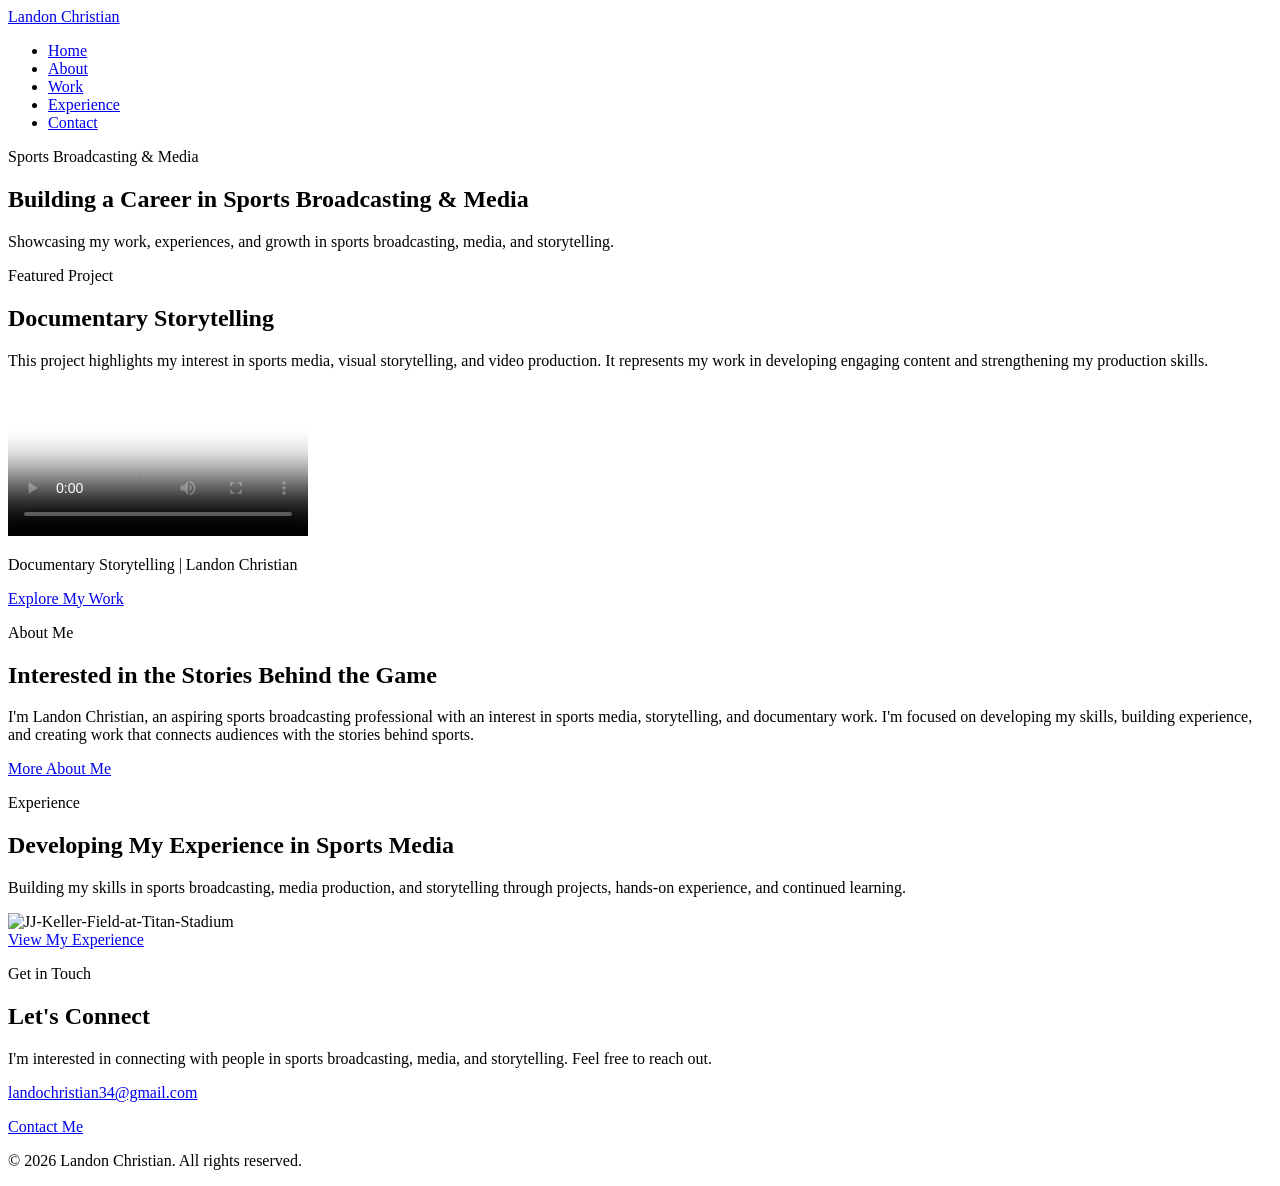
==== index.html @ 5ba7e6f6 "Add files via upload" ====
<!DOCTYPE html>
<html lang="en">

<head>
    <meta charset="UTF-8">
    <meta name="viewport" content="width=device-width, initial-scale=1.0">

    <title>Landon Christian | Sports Broadcasting Portfolio</title>

    <meta
        name="description"
        content="Showcasing my work, experiences, and growth in sports broadcasting, media, and storytelling.">

    <link rel="stylesheet" href="css/style.css">
</head>

<body>

    <!-- Navigation -->
    <header class="site-header">
        <nav class="navbar container">

            <a href="index.html" class="logo">
                Landon Christian
            </a>

            <ul class="nav-links">
                <li>
                    <a href="index.html" class="active">Home</a>
                </li>

                <li>
                    <a href="about.html">About</a>
                </li>

                <li>
                    <a href="work.html">Work</a>
                </li>

                <li>
                    <a href="experience.html">Experience</a>
                </li>

                <li>
                    <a href="contact.html">Contact</a>
                </li>
            </ul>

        </nav>
    </header>

    <main>

        <!-- Hero Section -->
        <section class="hero container">

            <div class="hero-content">

                <p class="eyebrow">
                    Sports Broadcasting &amp; Media
                </p>

                <h1>
                    Building a Career in
                    <span>Sports Broadcasting &amp; Media</span>
                </h1>

                <p class="hero-description">
                    Showcasing my work, experiences, and growth in
                    sports broadcasting, media, and storytelling.
                </p>

            </div>

        </section>


        
        <!-- Featured Documentary Project -->
        <section class="featured-video">

            <div class="featured-video-container">

                <div class="section-heading">

                    <p class="section-label">
                        Featured Project
                    </p>

                    <h2>
                        Documentary Storytelling
                    </h2>

                    <p>
                        This project highlights my interest in
                        sports media, visual storytelling, and
                        video production. It represents my work
                        in developing engaging content and
                        strengthening my production skills.
                    </p>

                </div>

                <video
                    class="featured-video-player"
                    controls
                    preload="metadata"
                    playsinline
                    poster="images/documentary-thumbnail.jpg">
                
                    <source
                        src="videos/documentary-preview.mp4"
                        type="video/mp4">

                    Your browser does not support HTML video.
                </video>

                <p class="featured-video-caption">
                    Documentary Storytelling | Landon Christian
                </p>

                <div class="featured-work-button">
                    <a href="work.html" class="button button-primary">
                        Explore My Work
                    </a>
                </div>

            </div>

        </section>

        <!-- About Me Preview -->
        <section class="about-preview">

            <div class="about-preview-container">

                <div class="about-preview-content">

                    <p class="section-label">
                        About Me
                    </p>

                    <h2>
                        Interested in the Stories Behind the Game
                    </h2>

                    <p class="about-preview-description">
                        I'm Landon Christian, an aspiring sports
                        broadcasting professional with an interest
                        in sports media, storytelling, and documentary
                        work. I'm focused on developing my skills,
                        building experience, and creating work that
                        connects audiences with the stories behind sports.
                    </p>

                    <a href="about.html" class="button button-primary">
                        More About Me 
                    </a>

                </div>

            </div>

        </section>


        <!-- Experience Preview -->
<section class="experience-preview">

    <div class="experience-preview-container">

        <p class="section-label">
            Experience
        </p>

        <h2>
            Developing My Experience in Sports Media
        </h2>

        <p class="experience-description">
            Building my skills in sports broadcasting,
            media production, and storytelling through
            projects, hands-on experience, and continued learning.
        </p>

        <!-- Experience Photo -->
        <div class="experience-photo">
            <img
                src="images/jj-keller-field-at-titan-stadium-wide-view-normal.jpg"
                alt="JJ-Keller-Field-at-Titan-Stadium"
                loading="lazy">
        </div>

        <a href="experience.html" class="button button-primary">
            View My Experience 
        </a>

    </div>

</section>


        <!-- Contact Preview -->
        <section class="contact-preview">

            <div class="contact-preview-container">

                <p class="section-label">
                    Get in Touch
                </p>

                <h2>
                    Let's Connect
                </h2>

                <p class="contact-description">
                    I'm interested in connecting with people in
                    sports broadcasting, media, and storytelling.
                    Feel free to reach out.
                </p>

                <p class="contact-email">
                    <a href="mailto:landochristian34@gmail.com">
                        landochristian34@gmail.com
                    </a>
                </p>

                <a href="contact.html" class="button">
                    Contact Me 
                </a>

            </div>

        </section>

    </main>


    <!-- Footer -->
    <footer class="site-footer">

        <p>
            &copy; 2026 Landon Christian. All rights reserved.
        </p>

    </footer>

</body>

</html>
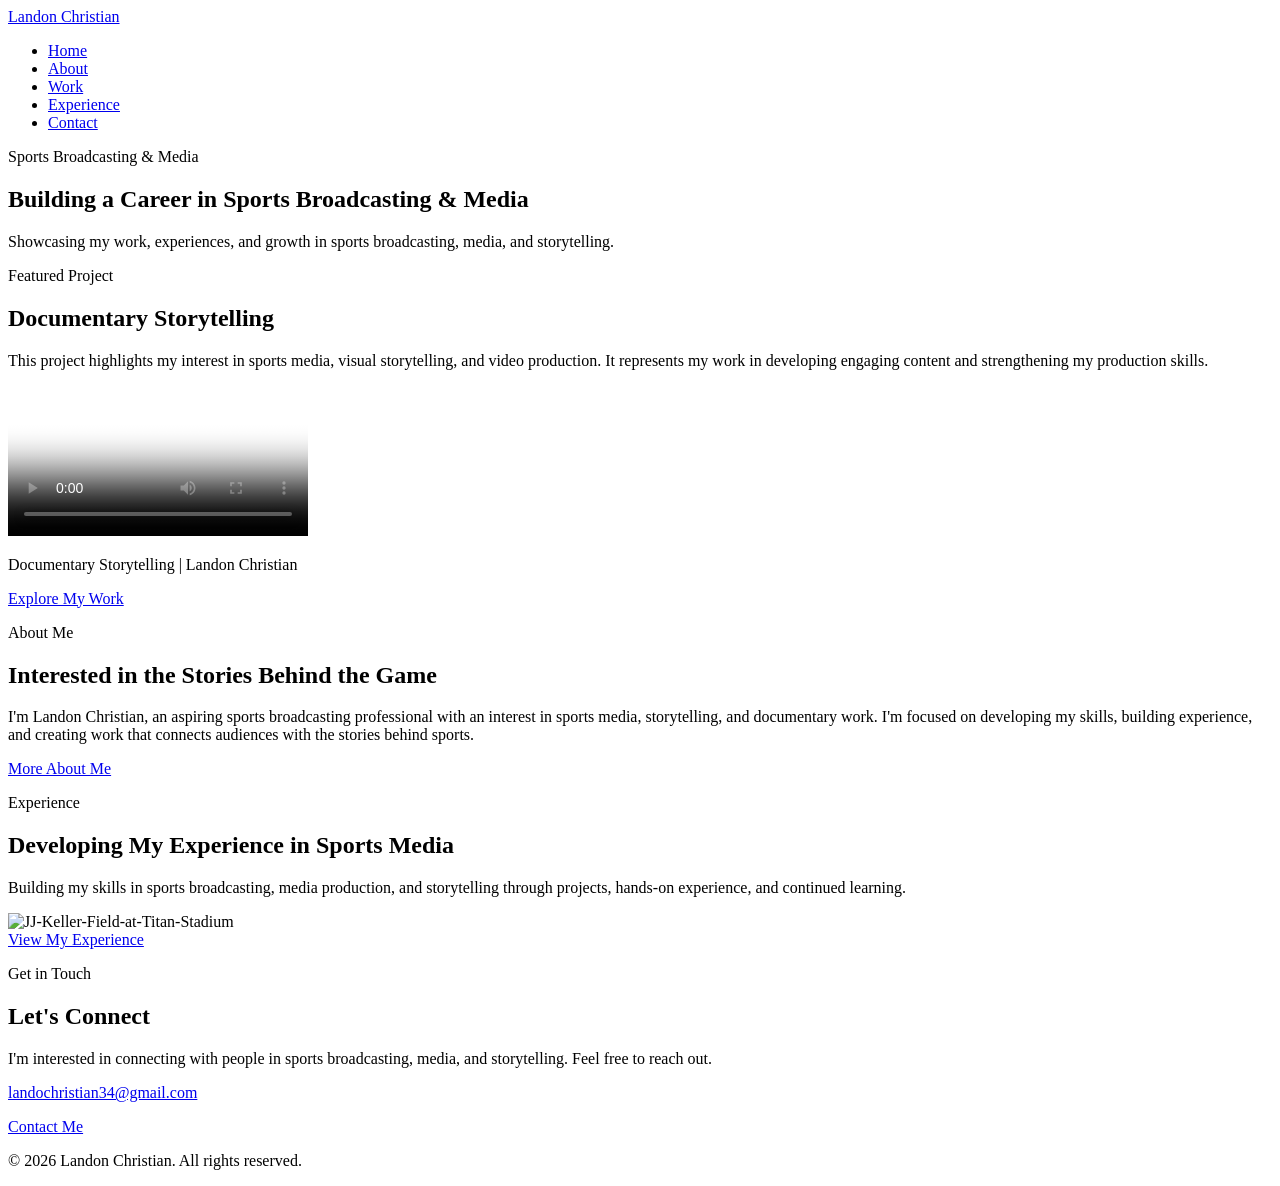
==== commit 469d7ae5: "Add files via upload" ====
--- a/index.html
+++ b/index.html
@@ -102,19 +102,20 @@
 
                 </div>
 
-                <video
-                    class="featured-video-player"
-                    controls
-                    preload="metadata"
-                    playsinline
-                    poster="images/documentary-thumbnail.jpg">
-                
-                    <source
-                        src="videos/documentary-preview.mp4"
-                        type="video/mp4">
-
-                    Your browser does not support HTML video.
-                </video>
+					<video
+						class="featured-video-player"
+						controls
+						preload="metadata"
+						playsinline
+						poster="images/documentary-thumbnail.jpg">
+
+						<source
+							src="https://archive.org/details/341-film-final-final-cut/documentary-preview.mp4"
+							type="video/mp4">
+
+						Your browser does not support HTML video.
+					</video>
+
 
                 <p class="featured-video-caption">
                     Documentary Storytelling | Landon Christian
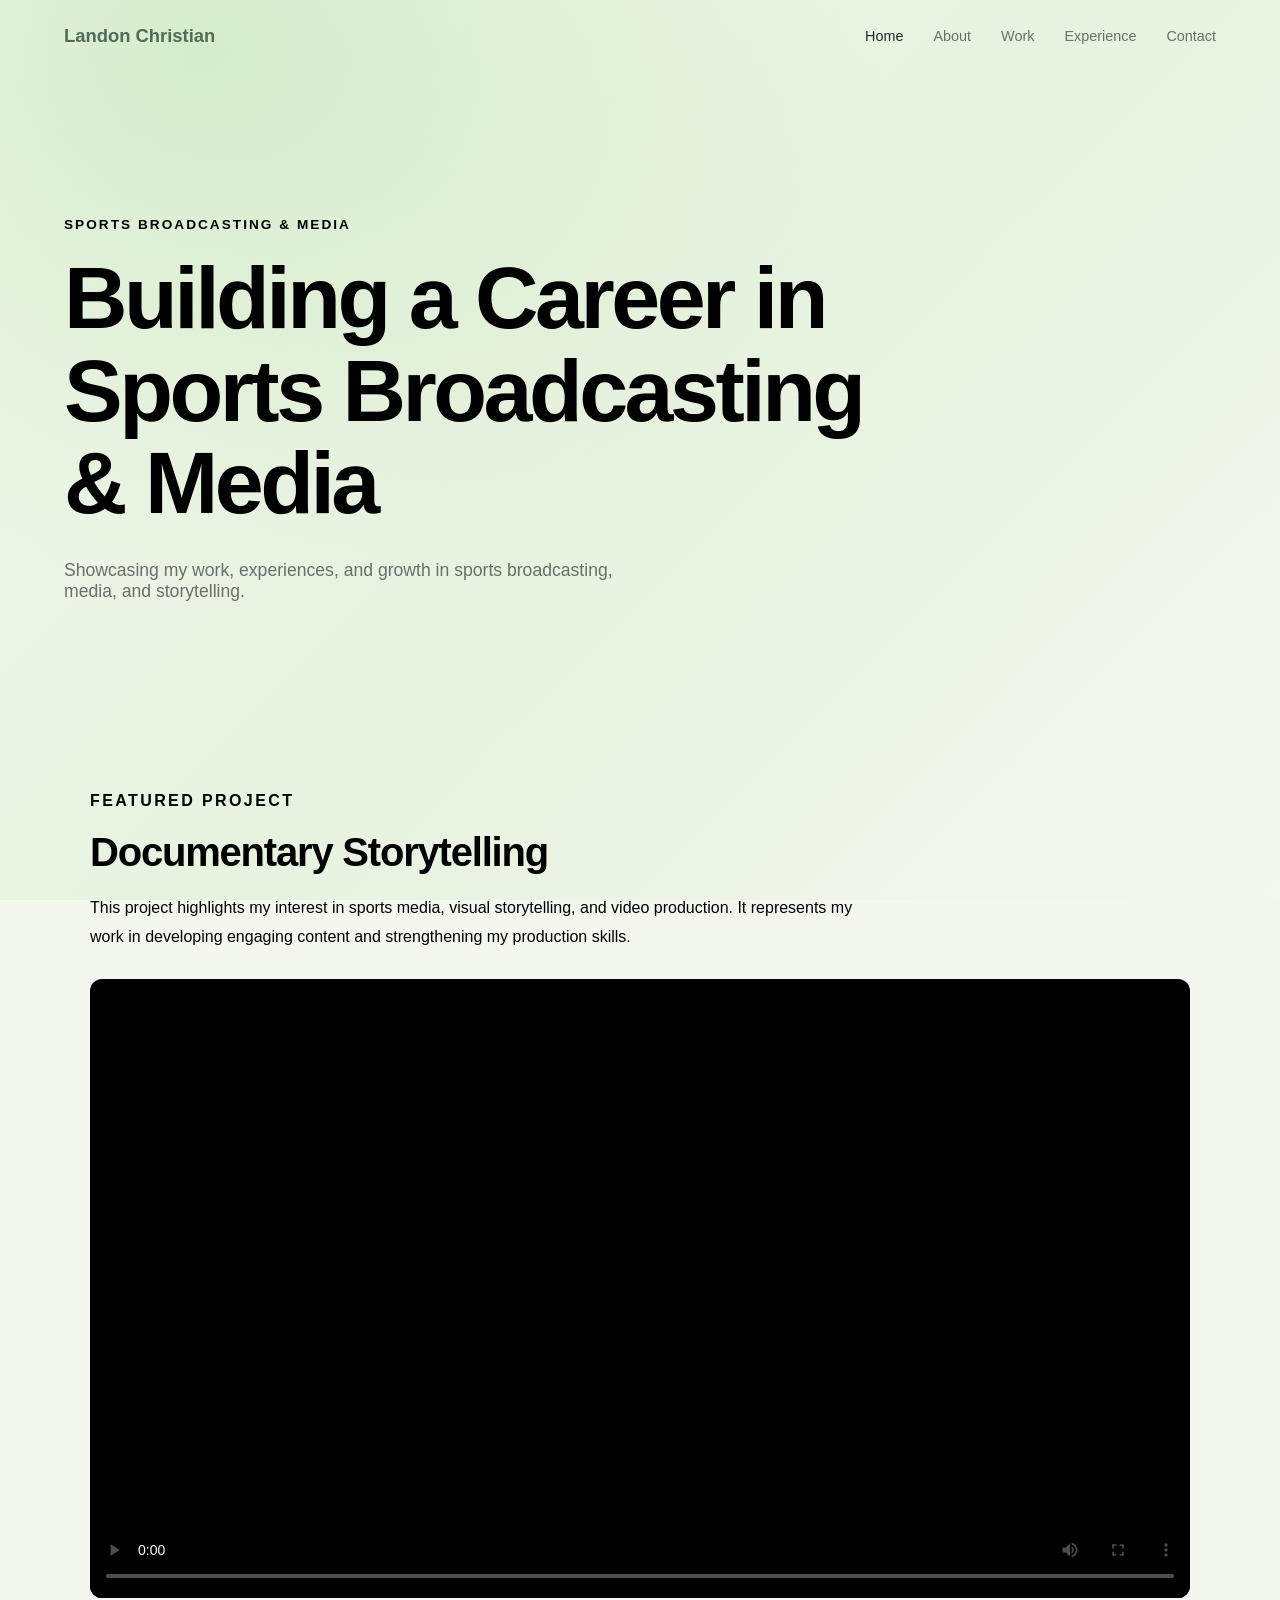
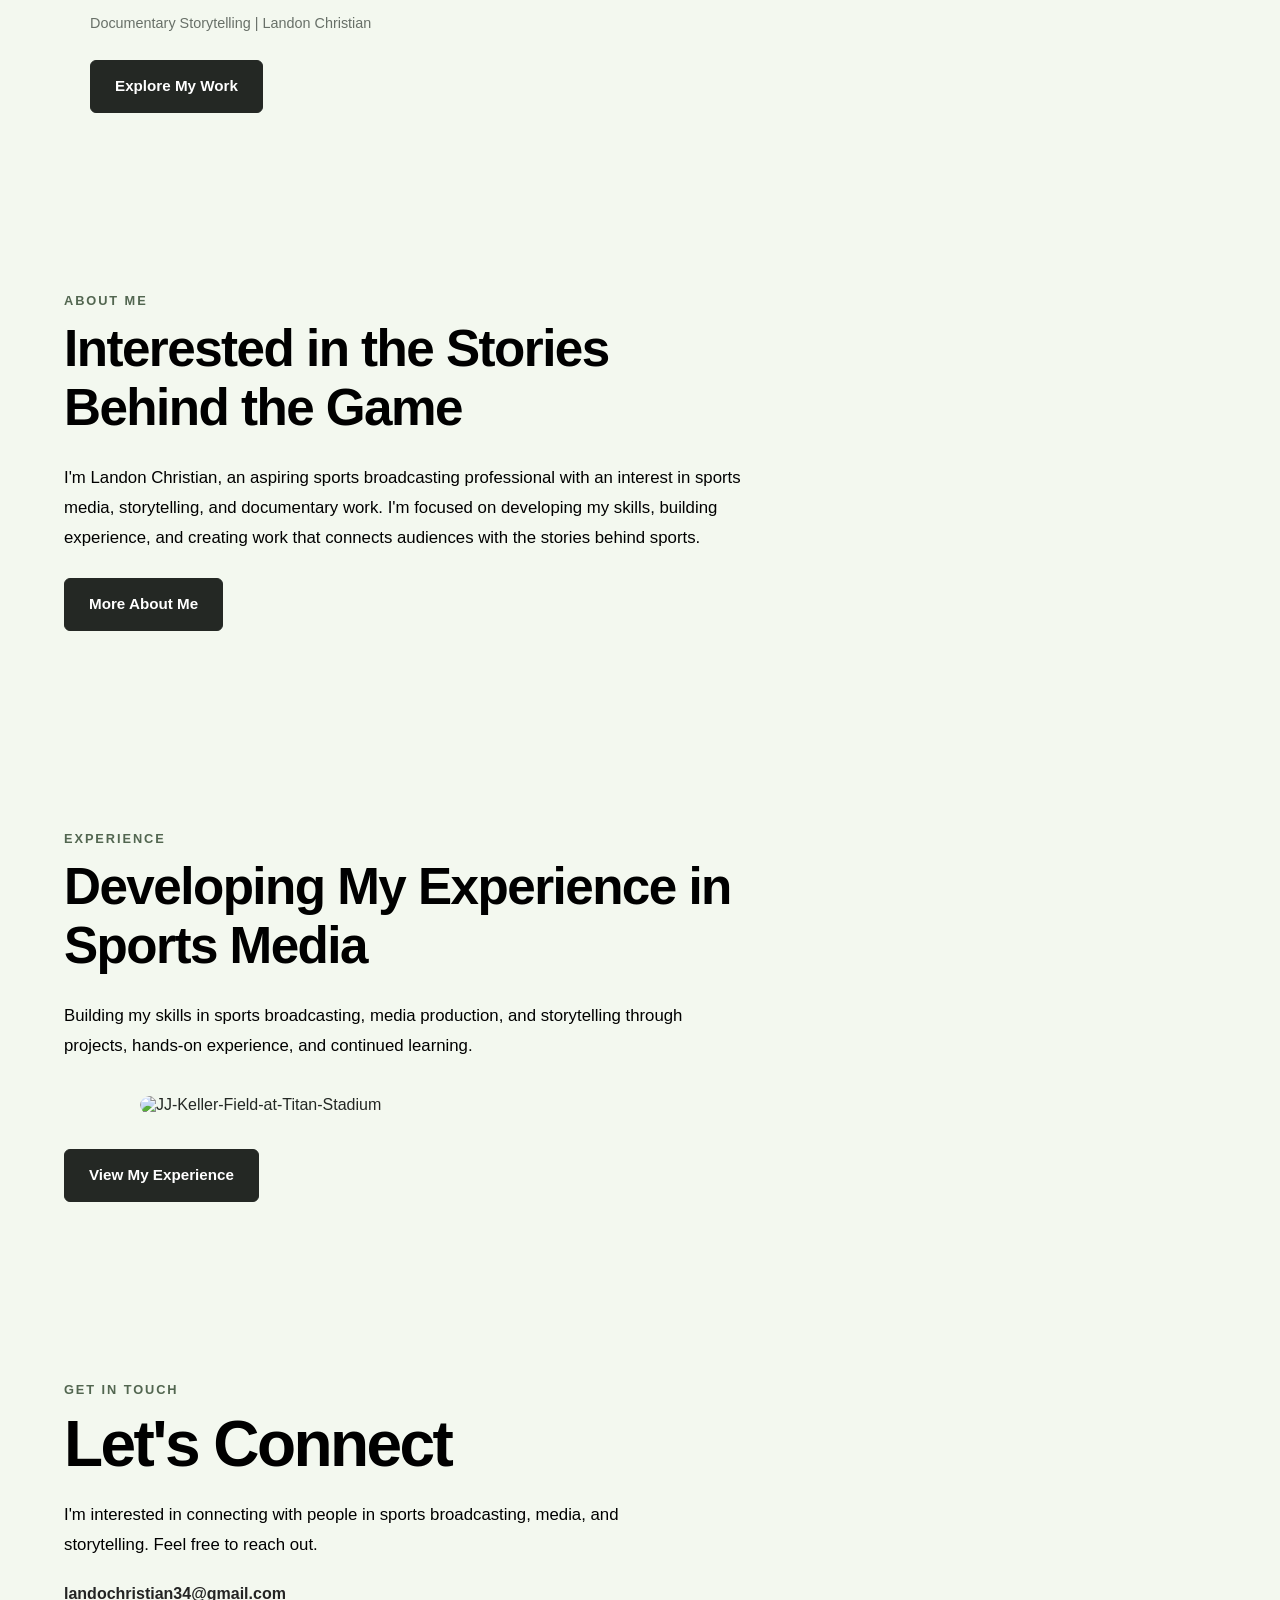
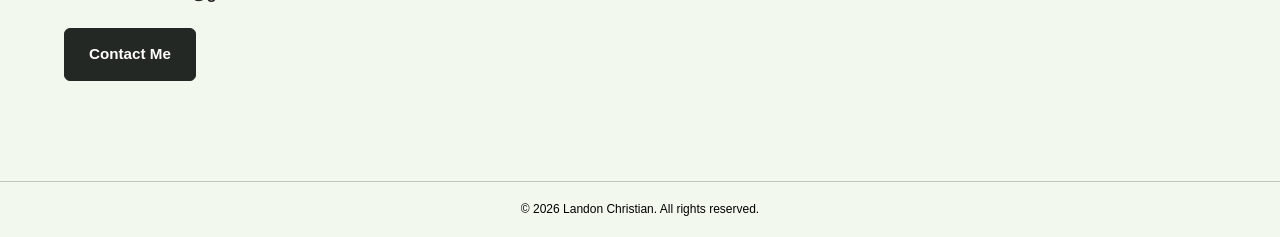
==== commit 4462933c: "Add files via upload" ====
--- a/index.html
+++ b/index.html
@@ -110,7 +110,7 @@
 						poster="images/documentary-thumbnail.jpg">
 
 						<source
-							src="https://archive.org/details/341-film-final-final-cut/documentary-preview.mp4"
+							src="https://archive.org/download/341-film-final-final-cut/documentary-preview.mp4"
 							type="video/mp4">
 
 						Your browser does not support HTML video.
--- a/css/style.css
+++ b/css/style.css
@@ -0,0 +1,2676 @@
+/* BASIC RESET */
+* {
+    margin: 0;
+    padding: 0;
+    box-sizing: border-box;
+}
+
+
+/* PAGE */
+body {
+    font-family: Arial, Helvetica, sans-serif;
+    color: #242824;
+    min-height: 100vh;
+
+    background:
+        radial-gradient(
+            ellipse at 90% 10%,
+            rgba(120, 150, 110, 0.28),
+            transparent 42%
+        ),
+        radial-gradient(
+            ellipse at 5% 85%,
+            rgba(164, 183, 154, 0.30),
+            transparent 38%
+        ),
+        radial-gradient(
+            ellipse at 55% 55%,
+            rgba(255, 255, 255, 0.55),
+            transparent 65%
+        ),
+        linear-gradient(
+            135deg,
+            #f7f8f4 0%,
+            #edf2e9 50%,
+            #e2eadd 100%
+        );
+}
+
+/* NAVIGATION */
+.site-header {
+    padding: 25px 0;
+}
+
+.navbar {
+    width: 90%;
+    max-width: 1180px;
+    margin: 0 auto;
+
+    display: flex;
+    flex-direction: row;
+    justify-content: space-between;
+    align-items: center;
+}
+
+.logo {
+    font-size: 1.15rem;
+    font-weight: 700;
+    white-space: nowrap;
+    color: #526b57;
+    text-decoration: none;
+	transition: color 0.2s ease;
+}
+.logo:hover {
+    color: #354c3b;
+}
+
+.nav-links {
+    display: flex;
+    flex-direction: row;
+    align-items: center;
+    gap: 30px;
+
+    list-style: none;
+    margin: 0;
+    padding: 0;
+}
+
+.nav-links li {
+    display: inline-block;
+}
+
+.nav-links a {
+    color: #687068;
+    font-size: 0.9rem;
+    text-decoration: none;
+    white-space: nowrap;
+
+    transition: color 0.2s ease;
+}
+
+.nav-links a:hover {
+    color: #242824;
+}
+
+.nav-links a.active {
+    color: #242824;
+}
+.hero {
+    width: 90%;
+    max-width: 1180px;
+    min-height: 75vh;
+
+    margin: 0 auto;
+
+    display: flex;
+    align-items: center;
+
+    padding: 80px 0;
+}
+
+.hero-content {
+    max-width: 800px;
+}
+
+.eyebrow {
+    margin-bottom: 20px;
+
+    color: #000000;
+
+    font-size: 0.85rem;
+    font-weight: 700;
+
+    letter-spacing: 0.15em;
+    text-transform: uppercase;
+}
+
+.hero h1 {
+    font-size: clamp(3rem, 7vw, 5.5rem);
+
+    line-height: 1.05;
+
+    letter-spacing: -0.04em;
+
+    font-weight: 600;
+
+    color: #000000;
+}
+
+.hero h1 span {
+    display: block;
+
+    color: #000000;
+}
+
+.hero-description {
+    max-width: 600px;
+
+    margin-top: 30px;
+
+    color: #687068;
+
+    font-size: 1.1rem;
+}
+
+
+/* =========================================
+   HERO BUTTONS
+========================================= */
+
+.hero-buttons {
+    display: flex;
+
+    gap: 15px;
+
+    margin-top: 35px;
+}
+
+.button {
+    display: inline-block;
+
+    padding: 13px 22px;
+
+    border-radius: 7px;
+
+    font-size: 0.9rem;
+    font-weight: 600;
+
+    text-decoration: none;
+
+    transition:
+        transform 0.2s ease,
+        background-color 0.2s ease;
+}
+
+.button:hover {
+    transform: translateY(-2px);
+}
+
+.button-primary {
+    background-color: #242424;
+
+    color: #ffffff;
+}
+
+.button-primary:hover {
+    background-color: #526650;
+}
+
+.button-secondary {
+    border: 1px solid #d0d7cc;
+
+    background-color: transparent;
+
+    color: #242424;
+}
+
+.button-secondary:hover {
+    background-color: #ffffff;
+}
+/* =========================================
+   FEATURED WORK
+========================================= */
+
+.featured-work {
+    padding: 100px 0;
+}
+
+.featured-work-container {
+    width: 90%;
+    max-width: 1180px;
+    margin: 0 auto;
+}
+
+
+/* Section Heading */
+
+.section-heading {
+    max-width: 650px;
+    margin-bottom: 50px;
+}
+
+.section-label {
+    margin-bottom: 12px;
+
+    color: #526650;
+
+    font-size: 0.8rem;
+    font-weight: 700;
+
+    letter-spacing: 0.15em;
+    text-transform: uppercase;
+}
+
+.section-heading h2 {
+    margin-bottom: 15px;
+
+    color: #000000;
+
+    font-size: 2.5rem;
+    font-weight: 600;
+
+    letter-spacing: -0.03em;
+}
+
+.section-heading p {
+    color: #687068;
+
+    font-size: 1rem;
+}
+
+
+/* =========================================
+   SECTION HEADINGS
+========================================= */
+
+.section-heading {
+    max-width: 650px;
+    margin-bottom: 30px;
+}
+
+.section-label {
+    margin-bottom: 12px;
+    color: #526650;
+    font-size: 0.8rem;
+    font-weight: 700;
+    letter-spacing: 0.15em;
+    text-transform: uppercase;
+}
+
+.section-heading h2 {
+    margin-bottom: 15px;
+    color: #000000;
+    font-size: 2.5rem;
+    font-weight: 600;
+    letter-spacing: -0.03em;
+    line-height: 1.2;
+}
+
+.section-heading p {
+    color: #687068;
+    font-size: 1rem;
+    line-height: 1.8;
+}
+
+
+/* =========================================
+   FEATURED DOCUMENTARY VIDEO
+========================================= */
+
+.featured-video {
+    padding: 40px 0 80px;
+}
+
+.featured-video-container {
+    width: 90%;
+    max-width: 1100px;
+    margin: 0 auto;
+}
+
+.featured-video .section-heading {
+    max-width: 800px;
+    margin-bottom: 30px;
+}
+
+.featured-video-player {
+    display: block;
+    width: 100%;
+    height: auto;
+    aspect-ratio: 16 / 9;
+    object-fit: contain;
+    background: #000000;
+    border-radius: 12px;
+}
+
+.featured-video-caption {
+    margin-top: 14px;
+    color: #687068;
+    font-size: 0.9rem;
+    line-height: 1.6;
+}
+
+.featured-video .featured-work-button {
+    margin-top: 25px;
+}
+
+
+/* =========================================
+   MOBILE LAYOUT
+========================================= */
+
+@media (max-width: 700px) {
+
+    .featured-video {
+        padding: 25px 0 55px;
+    }
+
+    .featured-video-container {
+        width: 92%;
+    }
+
+    .featured-video .section-heading h2 {
+        font-size: 2rem;
+    }
+
+    .featured-video-player {
+        border-radius: 8px;
+    }
+}
+
+
+
+/* View All Work */
+
+.featured-work-button {
+    margin-top: 40px;
+}
+/* =========================================
+   ABOUT ME PREVIEW
+========================================= */
+
+.about-preview {
+    padding: 100px 0;
+}
+
+.about-preview-container {
+    width: 90%;
+    max-width: 1180px;
+    margin: 0 auto;
+}
+
+.about-preview-content {
+    max-width: 760px;
+}
+
+.about-preview-content h2 {
+    max-width: 700px;
+    margin-bottom: 25px;
+
+    color: #000000;
+    font-size: clamp(2rem, 4vw, 3.2rem);
+    line-height: 1.15;
+    letter-spacing: -0.03em;
+}
+
+.about-preview-description {
+    max-width: 680px;
+    margin-bottom: 25px;
+
+    color: #000000;
+    font-size: 1.05rem;
+    line-height: 1.8;
+}
+
+.about-link {
+    display: inline-block;
+
+    color: #242424;
+    font-size: 0.95rem;
+    font-weight: 600;
+    text-decoration: none;
+}
+
+.about-link:hover {
+    color: #526650;
+} 
+/* =========================================
+   EXPERIENCE PREVIEW
+========================================= */
+
+.experience-preview {
+    padding: 100px 0;
+}
+
+.experience-preview-container {
+    width: 90%;
+    max-width: 1180px;
+    margin: 0 auto;
+}
+
+.experience-preview-container h2 {
+    max-width: 750px;
+    margin-bottom: 25px;
+
+    color: #000000;
+    font-size: clamp(2rem, 4vw, 3.2rem);
+    line-height: 1.15;
+    letter-spacing: -0.03em;
+}
+
+.experience-description {
+    max-width: 680px;
+    margin-bottom: 25px;
+
+    color: #000000;
+    font-size: 1.05rem;
+    line-height: 1.8;
+}
+
+.experience-link {
+    display: inline-block;
+
+    color: #242424;
+    font-size: 0.95rem;
+    font-weight: 600;
+    text-decoration: none;
+}
+
+.experience-link:hover {
+    color: #526650;
+}
+/* =========================================
+   CONTACT PREVIEW
+========================================= */
+
+.contact-preview {
+    padding: 80px 0 100px;
+}
+
+.contact-preview-container {
+    width: 90%;
+    max-width: 1180px;
+    margin: 0 auto;
+}
+
+.contact-preview-container h2 {
+    margin-bottom: 20px;
+
+    color: #000000;
+    font-size: clamp(2.5rem, 5vw, 4rem);
+    line-height: 1.1;
+    letter-spacing: -0.04em;
+}
+
+.contact-description {
+    max-width: 600px;
+    margin-bottom: 25px;
+
+    color: #000000;
+    font-size: 1.05rem;
+    line-height: 1.8;
+}
+
+.contact-link {
+    display: inline-block;
+
+    color: #242424;
+    font-size: 0.95rem;
+    font-weight: 600;
+    text-decoration: none;
+}
+
+.contact-link:hover {
+    color: #526650;
+}
+
+/* CONTACT EMAIL */
+
+.contact-email {
+    margin-bottom: 25px;
+    font-size: 1rem;
+}
+
+.contact-email a {
+    color: #242424;
+    font-weight: 600;
+    text-decoration: none;
+}
+
+.contact-email a:hover {
+    color: #526650;
+}
+/* =========================================
+   FOOTER
+========================================= */
+
+.site-footer {
+    display: block;
+    width: 100%;
+    box-sizing: border-box;
+
+    margin: 0;
+    padding: 18px 5%;
+
+    background: transparent;
+    border-top: 1px solid rgba(51, 51, 51, 0.25);
+
+    color: #000000;
+    text-align: center;
+    font-size: 12px;
+    line-height: 1.6;
+}
+
+.site-footer p {
+    margin: 0;
+    padding: 0;
+
+    background: transparent;
+    color: inherit;
+
+    font-size: inherit;
+    line-height: inherit;
+    text-align: center;
+}
+
+/* Footer on smaller screens */
+
+@media (max-width: 700px) {
+    .site-footer {
+        padding: 16px 5%;
+    }
+}
+
+/* =========================================
+   ABOUT PAGE
+========================================= */
+
+.about-page-container {
+    width: 90%;
+    max-width: 1000px;
+    margin: 0 auto;
+}
+
+/* Introduction */
+
+.about-page-hero {
+    padding: 100px 0 90px;
+}
+
+.about-page-hero h1 {
+    max-width: 850px;
+    margin-bottom: 45px;
+    color: #000000;
+    font-size: clamp(2.8rem, 6vw, 5rem);
+    line-height: 1.12;
+    letter-spacing: -0.04em;
+    font-weight: 600;
+}
+
+.about-page-intro {
+    max-width: 850px;
+    margin-bottom: 32px;
+    color: #000000;
+    font-size: 1.15rem;
+    line-height: 2;
+}
+
+/* Experience and Future Sections */
+
+.about-page-section {
+    padding: 90px 0;
+}
+
+.about-page-section h2 {
+    margin-bottom: 38px;
+    color: #000000;
+    font-size: clamp(2rem, 4vw, 3.2rem);
+    line-height: 1.2;
+    letter-spacing: -0.03em;
+}
+
+.about-page-text {
+    max-width: 850px;
+    margin-bottom: 32px;
+    color: #000000;
+    font-size: 1.08rem;
+    line-height: 2;
+}
+
+/* Looking Ahead */
+
+.about-page-future {
+    padding-top: 100px;
+    padding-bottom: 120px;
+}
+
+.about-page-future .button {
+    margin-top: 15px;
+}
+
+/* About Page Images */
+
+.about-page-image {
+    width: 100%;
+    margin: 45px auto;
+}
+
+.about-page-image img {
+    display: block;
+    width: 100%;
+    max-width: 1000px;
+    height: auto;
+    margin: 0 auto;
+    border-radius: 10px;
+}
+
+/* Larger portrait */
+.about-page-portrait {
+    max-width: 800px;
+    margin: 0 auto 40px;
+}
+
+.about-page-portrait img {
+    max-width: 100%;
+    height: auto;
+} 
+
+/* Copyright Footer */
+.site-footer {
+    display: block;
+    box-sizing: border-box;
+    width: 100%;
+    margin: 0;
+    padding: 0 0 8px;
+    background: transparent;
+    border-top: 1px solid #333333;
+    color: #000000;
+    text-align: center;
+    font-size: 12px;
+}
+
+/* Mobile Layout */
+@media (max-width: 700px) {
+    .about-page-hero {
+        padding: 60px 0 50px;
+    }
+
+    .about-page-hero h1 {
+        margin-bottom: 30px;
+    }
+
+    .about-page-section {
+        padding: 55px 0;
+    }
+
+    .about-page-section h2 {
+        margin-bottom: 30px;
+    }
+
+    .about-page-intro,
+    .about-page-text {
+        margin-bottom: 30px;
+        font-size: 1rem;
+        line-height: 1.85;
+    }
+
+    .about-page-future {
+        padding-bottom: 75px;
+    }
+
+    /* Responsive images */
+    .about-page-image img,
+    .paragraph-image {
+        display: block;
+        width: 100%;
+        max-width: 400px;
+        height: auto;
+        margin-left: auto;
+        margin-right: auto;
+    }
+}
+
+/* Override paragraph text colors */
+.section-heading p,
+.work-card p,
+.about-preview-description,
+.experience-description,
+.contact-description,
+.about-page-intro,
+.about-page-text {
+    color: #000000;
+}
+
+/* Override footer text colors */
+.site-footer,
+.site-footer p {
+    color: #000000;
+    background: transparent;
+}
+
+/* Keep footer text centered with a small gap below */
+.site-footer {
+    text-align: center;
+    border-top: 1px solid #333333;
+    padding: 0 0 8px;
+    margin: 0;
+}
+
+.site-footer p {
+    font-size: 12px;
+    margin: 0;
+}
+/* =========================================
+   WORK PAGE - COMPLETE LAYOUT FIX
+========================================= */
+
+.work-hero,
+.work-page-projects,
+.work-contact {
+    width: 90%;
+    max-width: 1180px;
+    margin-right: auto;
+    margin-left: auto;
+}
+
+.work-hero {
+    min-height: 55vh;
+    padding: 80px 0 60px;
+    display: flex;
+    flex-direction: column;
+    justify-content: center;
+    align-items: flex-start;
+}
+
+.work-hero-content {
+    width: 100%;
+    max-width: 850px;
+}
+
+.work-hero h1 {
+    color: #000000;
+    font-size: clamp(3rem, 7vw, 5.5rem);
+    line-height: 1.05;
+    letter-spacing: -0.04em;
+    font-weight: 600;
+}
+
+.work-hero h1 span {
+    display: block;
+}
+
+.work-intro {
+    max-width: 600px;
+    margin-top: 30px;
+    color: #687068;
+    font-size: 1.1rem;
+    line-height: 1.8;
+}
+
+.work-count {
+    margin-top: 40px;
+    color: #526650;
+    font-size: 0.8rem;
+    font-weight: 700;
+    letter-spacing: 0.12em;
+}
+
+.work-page-projects {
+    padding: 60px 0 90px;
+}
+
+.work-page-heading {
+    display: flex;
+    justify-content: space-between;
+    align-items: flex-end;
+    gap: 25px;
+    margin-bottom: 45px;
+}
+
+.work-page-heading h2 {
+    color: #000000;
+    font-size: clamp(2rem, 4vw, 3.2rem);
+    line-height: 1.2;
+    letter-spacing: -0.03em;
+}
+
+.project-note {
+    max-width: 320px;
+    color: #000000;
+    font-size: 0.95rem;
+    line-height: 1.7;
+}
+
+.work-page-grid {
+    display: grid;
+    grid-template-columns: minmax(0, 1fr);
+    gap: 50px;
+}
+
+.project-card {
+    display: grid;
+    grid-template-columns: minmax(0, 1.1fr) minmax(0, 0.9fr);
+    align-items: center;
+    gap: clamp(25px, 4vw, 50px);
+    width: 100%;
+    min-width: 0;
+}
+
+.project-media {
+    width: 100%;
+    max-width: 560px;
+    min-width: 0;
+    margin: 0 auto;
+    overflow: hidden;
+    background: #202720;
+    border: 1px solid rgba(82, 102, 80, 0.15);
+    border-radius: 10px;
+}
+
+.project-media video {
+    display: block;
+    width: 100%;
+    height: auto;
+    aspect-ratio: 16 / 9;
+    object-fit: contain;
+}
+
+.project-overview {
+    min-width: 0;
+    padding: 0;
+}
+
+.project-category {
+    margin-bottom: 12px;
+    color: #526650;
+    font-size: 0.75rem;
+    font-weight: 700;
+    letter-spacing: 0.12em;
+}
+
+.project-info h3 {
+    margin-bottom: 15px;
+    color: #000;
+    font-size: clamp(1.6rem, 2.5vw, 2.3rem);
+    line-height: 1.2;
+}
+
+.project-description {
+    max-width: 440px;
+    color: #687068;
+    font-size: 1rem;
+    line-height: 1.8;
+}
+
+.work-contact {
+    padding: 60px 0 100px;
+}
+
+.work-contact h2 {
+    max-width: 750px;
+    margin-bottom: 20px;
+    color: #000;
+    font-size: clamp(2.2rem, 4.5vw, 3.5rem);
+    line-height: 1.15;
+    letter-spacing: -0.03em;
+}
+
+.work-contact > p:not(.section-label) {
+    max-width: 600px;
+    margin-bottom: 25px;
+    color: #687068;
+    font-size: 1.05rem;
+    line-height: 1.8;
+}
+
+/* NAVIGATION */
+
+.site-header {
+    width: 100%;
+    padding: 25px 0;
+}
+
+.navbar {
+    display: flex;
+    flex-direction: row;
+    justify-content: space-between;
+    align-items: center;
+    gap: 25px;
+    width: 90%;
+    max-width: 1180px;
+    margin: 0 auto;
+}
+
+.nav-links {
+    display: flex;
+    flex-direction: row;
+    align-items: center;
+    justify-content: flex-end;
+    flex-wrap: wrap;
+    gap: 30px;
+    margin: 0;
+    padding: 0;
+    list-style: none;
+}
+
+/* FOOTER */
+
+.site-footer {
+    display: block;
+    width: 100%;
+    box-sizing: border-box;
+    margin: 0;
+    padding: 18px 5%;
+    background: transparent;
+    border-top: 1px solid rgba(51, 51, 51, 0.25);
+    color: #000;
+    text-align: center;
+    font-size: 12px;
+    line-height: 1.6;
+}
+
+.site-footer p {
+    margin: 0;
+    padding: 0;
+    color: inherit;
+    background: transparent;
+    font-size: inherit;
+    text-align: center;
+}
+
+/* MOBILE */
+
+@media (max-width: 760px) {
+    .work-hero {
+        min-height: auto;
+        padding: 60px 0 50px;
+    }
+
+    .work-page-projects {
+        padding: 45px 0 65px;
+    }
+
+    .work-page-heading {
+        align-items: flex-start;
+        flex-direction: column;
+        margin-bottom: 30px;
+    }
+
+    .project-card {
+        grid-template-columns: minmax(0, 1fr);
+        gap: 24px;
+    }
+
+    .project-media {
+        max-width: 100%;
+    }
+
+    .work-contact {
+        padding: 45px 0 70px;
+    }
+
+    .navbar {
+        flex-wrap: wrap;
+        align-items: flex-start;
+        gap: 20px;
+    }
+
+    .nav-links {
+        justify-content: flex-start;
+        gap: 15px;
+    }
+}
+
+@media (max-width: 700px) {
+    .site-footer {
+        padding: 16px 5%;
+    }
+}
+
+/* =========================================
+   FEATURED VIDEO
+========================================= */
+
+.featured-video {
+    padding: 40px 0 80px;
+}
+
+.featured-video-container {
+    width: 90%;
+    max-width: 1100px;
+    margin: 0 auto;
+}
+
+.featured-video .section-heading {
+    margin-bottom: 30px;
+}
+
+.featured-video .section-heading h2 {
+    margin-bottom: 18px;
+}
+
+.featured-video-player {
+    display: block;
+    width: 100%;
+    aspect-ratio: 16 / 9;
+    height: auto;
+    object-fit: contain;
+    background: #000000;
+    border-radius: 12px;
+}
+
+.featured-video-caption {
+    margin-top: 14px;
+    font-size: 0.9rem;
+    line-height: 1.6;
+}
+
+@media (max-width: 700px) {
+    .featured-video {
+        padding: 25px 0 55px;
+    }
+
+    .featured-video-container {
+        width: 92%;
+    }
+
+    .featured-video-player {
+        border-radius: 8px;
+    }
+}
+/* Featured Work Video */
+
+.featured-video {
+    padding: 40px 0 80px;
+}
+
+.featured-video-container {
+    width: 90%;
+    max-width: 1100px;
+    margin: 0 auto;
+}
+
+.featured-video .section-heading {
+    margin-bottom: 28px;
+}
+
+.featured-video-player {
+    display: block;
+    width: 100%;
+    height: auto;
+    aspect-ratio: 16 / 9;
+    background: #000000;
+    object-fit: contain;
+    border-radius: 12px;
+}
+
+.featured-video-caption {
+    margin-top: 14px;
+    font-size: 0.9rem;
+    line-height: 1.6;
+}
+
+@media (max-width: 700px) {
+    .featured-video {
+        padding: 25px 0 55px;
+    }
+
+    .featured-video-container {
+        width: 92%;
+    }
+
+    .featured-video-player {
+        border-radius: 8px;
+    }
+}
+/* Experience Photo */
+.experience-photo {
+    max-width: 1000px;
+    width: 100%;
+    margin: 35px auto;
+}
+
+.experience-photo img {
+    display: block;
+    width: 100%;
+    height: auto;
+    max-height: 550px;
+    object-fit: cover;
+    border-radius: 12px;
+} 
+
+
+
+/* =========================================
+   EXPERIENCE PAGE
+========================================= */
+
+.experience-page {
+    width: 90%;
+    max-width: 1180px;
+    margin: 0 auto;
+    color: #242824;
+}
+
+.experience-page *,
+.experience-page *::before,
+.experience-page *::after {
+    box-sizing: border-box;
+}
+
+/* HERO AND ACTIONS */
+
+.experience-page .experience-hero-actions,
+.experience-page .experience-resume-actions {
+    display: flex;
+    flex-wrap: wrap;
+    align-items: center;
+    gap: 12px;
+    margin-top: 26px;
+}
+
+.experience-page .experience-hero-actions .button,
+.experience-page .experience-resume-actions .button,
+.experience-page .experience-resume .button {
+    margin: 0;
+}
+
+/* SECTION LABELS */
+
+.experience-page .section-label {
+    color: #526b57;
+    font-size: 0.78rem;
+    font-weight: 700;
+    letter-spacing: 0.12em;
+    line-height: 1.6;
+}
+
+/* SECTIONS */
+
+.experience-page .experience-section {
+    padding: 55px 0;
+}
+
+.experience-page .experience-section h2 {
+    margin-top: 10px;
+    margin-bottom: 18px;
+}
+
+.experience-page .experience-section .about-page-text {
+    max-width: 760px;
+    line-height: 1.85;
+}
+
+/* EXPERIENCE TIMELINE */
+
+.experience-page .experience-timeline {
+    margin: 38px 0 0 8px;
+    padding-left: 30px;
+    border-left: 2px solid #e2e6e1;
+}
+
+.experience-page .experience-item {
+    position: relative;
+    min-width: 0;
+    padding-bottom: 42px;
+}
+
+.experience-page .experience-item:last-child {
+    padding-bottom: 0;
+}
+
+.experience-page .experience-item::before {
+    content: "";
+    position: absolute;
+    top: 7px;
+    left: -38px;
+    width: 12px;
+    height: 12px;
+    border: 3px solid #fff;
+    border-radius: 50%;
+    background: #526b57;
+    box-shadow: 0 0 0 1px #526b57;
+}
+
+.experience-page .experience-item-heading {
+    display: flex;
+    justify-content: space-between;
+    align-items: flex-start;
+    flex-wrap: wrap;
+    gap: 8px 16px;
+}
+
+.experience-page .experience-item-heading > div {
+    flex: 1 1 280px;
+    min-width: 0;
+}
+
+.experience-page .experience-item h3 {
+    margin: 0 0 7px;
+    color: #242824;
+    font-size: 1.2rem;
+    line-height: 1.4;
+    overflow-wrap: anywhere;
+}
+
+.experience-page .experience-company {
+    margin: 0 0 8px;
+    color: #526057;
+    font-weight: 600;
+    line-height: 1.6;
+}
+
+.experience-page .experience-date {
+    flex: 0 1 auto;
+    color: #626a63;
+    font-size: 0.88rem;
+    line-height: 1.7;
+    overflow-wrap: anywhere;
+}
+
+.experience-page .experience-details {
+    padding-left: 21px;
+    color: #454945;
+    line-height: 1.85;
+}
+
+.experience-page .experience-details li {
+    margin-bottom: 8px;
+    padding-left: 2px;
+}
+
+.experience-page .experience-details li:last-child {
+    margin-bottom: 0;
+}
+
+/* EXPERIENCE PHOTO */
+
+.experience-page .experience-photo {
+    width: 100%;
+    max-width: 1000px;
+    margin: 20px 0;
+    overflow: hidden;
+    border: none;
+    border-radius: 12px;
+    background: transparent
+}
+
+.experience-page .experience-photo img {
+    display: block;
+    width: 100%;
+    height: 380px;
+    max-height: 380px;
+    object-fit: cover;
+    object-position: center;
+}
+/* Rounded corners for experience photos */
+.experience-photo {
+    border-radius: 12px;
+    overflow: hidden;
+}
+
+.experience-photo img {
+    width: 100%;
+    display: block;
+    border-radius: 12px;
+}
+
+/* EXPERIENCE TAGS */
+
+.experience-page .experience-tags {
+    display: flex;
+    flex-wrap: wrap;
+    gap: 8px;
+    margin-top: 17px;
+}
+
+.experience-page .experience-tag {
+    display: inline-block;
+    max-width: 100%;
+    padding: 5px 11px;
+    border: 1px solid #dfe4df;
+    border-radius: 4px;
+    background: #f6f7f5;
+    color: #354c3b;
+    font-size: 0.8rem;
+    line-height: 1.5;
+    overflow-wrap: anywhere;
+}
+
+/* EXPERIENCE NOTES */
+
+.experience-page .experience-note {
+    margin-top: 35px;
+    color: #626a63;
+    font-size: 0.88rem;
+    line-height: 1.8;
+}
+
+/* CREATIVE FEATURE */
+
+.experience-page .creative-highlight {
+    margin-top: 30px;
+    padding: clamp(25px, 5vw, 45px);
+    border: 1px solid #e0e5df;
+    border-radius: 6px;
+    background: #f6f7f5;
+}
+
+.experience-page .creative-highlight-content {
+    max-width: 650px;
+}
+
+.experience-page .creative-highlight h3 {
+    margin: 12px 0;
+    color: #242824;
+    font-size: clamp(1.4rem, 3vw, 2rem);
+    line-height: 1.4;
+}
+
+.experience-page .creative-highlight-content > p:not(.section-label) {
+    color: #454945;
+    line-height: 1.85;
+}
+
+/* SKILLS GRID */
+
+.experience-page .experience-skills-grid {
+    display: grid;
+    grid-template-columns: repeat(3, minmax(0, 1fr));
+    align-items: stretch;
+    gap: 18px;
+    margin-top: 30px;
+}
+
+.experience-page .experience-skill-card {
+    min-width: 0;
+    padding: 24px;
+    border: 1px solid #e0e5df;
+    border-radius: 6px;
+    background: #fff;
+}
+
+.experience-page .experience-skill-card h3 {
+    margin: 0 0 12px;
+    color: #354c3b;
+    font-size: 1.08rem;
+    line-height: 1.5;
+}
+
+.experience-page .experience-skill-card p {
+    margin: 0;
+    color: #454945;
+    font-size: 0.95rem;
+    line-height: 1.85;
+}
+
+/* RÉSUMÉ */
+
+.experience-page .experience-resume {
+    border-top: none;
+}
+
+.experience-page .experience-resume-actions {
+    margin-top: 25px;
+}
+
+/* CONTACT */
+
+.experience-page .experience-contact {
+    margin-top: 15px;
+    padding: 65px 0;
+    border-top: none;
+    text-align: center;
+}
+
+.experience-page .experience-contact h2 {
+    margin: 10px 0 15px;
+    color: #242824;
+    font-size: clamp(2rem, 4vw, 3rem);
+}
+
+.experience-page .experience-contact p:not(.section-label) {
+    max-width: 650px;
+    margin: 0 auto;
+    color: #454945;
+    line-height: 1.9;
+}
+
+.experience-page .experience-contact .button {
+    display: inline-block;
+    margin-top: 24px;
+}
+
+/* ACCESSIBILITY */
+
+.experience-page a:focus {
+    outline: 3px solid #829985;
+    outline-offset: 4px;
+}
+
+@supports selector(:focus-visible) {
+    .experience-page a:focus:not(:focus-visible) {
+        outline: none;
+    }
+
+    .experience-page a:focus-visible {
+        outline: 3px solid #526b57;
+        outline-offset: 4px;
+    }
+}
+
+/* TABLET */
+
+@media (max-width: 800px) {
+    .experience-page .experience-skills-grid {
+        grid-template-columns: repeat(2, minmax(0, 1fr));
+    }
+
+    .experience-page .experience-item-heading {
+        gap: 6px 12px;
+    }
+}
+
+/* MOBILE */
+
+@media (max-width: 600px) {
+    .experience-page {
+        width: 90%;
+    }
+
+    .experience-page .experience-section {
+        padding: 38px 0;
+    }
+
+    .experience-page .experience-skills-grid {
+        grid-template-columns: 1fr;
+    }
+
+    .experience-page .experience-timeline {
+        margin-left: 5px;
+        padding-left: 23px;
+    }
+
+    .experience-page .experience-item::before {
+        left: -31px;
+    }
+
+    .experience-page .experience-item {
+        padding-bottom: 34px;
+    }
+
+    .experience-page .experience-item-heading {
+        flex-direction: column;
+        align-items: flex-start;
+        gap: 4px;
+    }
+
+    .experience-page .experience-item-heading > div {
+        flex-basis: auto;
+        width: 100%;
+    }
+
+    .experience-page .experience-date {
+        font-size: 0.85rem;
+    }
+
+    .experience-page .experience-details {
+        padding-left: 20px;
+    }
+
+    .experience-page .experience-hero-actions,
+    .experience-page .experience-resume-actions {
+        align-items: stretch;
+        flex-direction: column;
+    }
+
+    .experience-page .experience-hero-actions .button,
+    .experience-page .experience-resume-actions .button {
+        width: 100%;
+        text-align: center;
+    }
+
+    .experience-page .creative-highlight {
+        padding: 24px;
+    }
+
+    .experience-page .experience-photo img {
+        max-height: 280px;
+    }
+
+    .experience-page .experience-contact {
+        padding: 45px 0;
+    }
+}
+
+/* REDUCED MOTION */
+
+@media (prefers-reduced-motion: reduce) {
+    .experience-page *,
+    .experience-page *::before,
+    .experience-page *::after {
+        scroll-behavior: auto !important;
+        animation: none !important;
+        transition: none !important;
+    }
+} 
+
+/* =========================================
+   WORK PAGE - FINAL POLISH
+========================================= */
+
+.work-hero h1,
+.work-page-heading h2 {
+    color: #000000;
+}
+
+.work-hero h1 span {
+    color: #000000;
+}
+
+.work-page-grid {
+    grid-template-columns: minmax(0, 1fr);
+    gap: 60px;
+}
+
+.project-card {
+    grid-template-columns: minmax(0, 1.15fr) minmax(0, 0.85fr);
+    align-items: center;
+    gap: clamp(25px, 4vw, 55px);
+}
+
+.project-media {
+    max-width: none;
+    width: 100%;
+    border-radius: 12px;
+    background: #000000;
+}
+
+.project-media video {
+    display: block;
+    width: 100%;
+    height: auto;
+    aspect-ratio: 16 / 9;
+    object-fit: contain;
+}
+
+.project-overview {
+    padding: 10px 0;
+}
+
+.project-info h3 {
+    color: #000000;
+}
+
+.project-description {
+    margin-top: 10px;
+}
+
+.work-contact {
+    border-top: 1px solid rgba(82, 102, 80, 0.2);
+}
+
+.work-contact h2 {
+    color: #000000;
+}
+
+@media (max-width: 760px) {
+    .work-hero,
+    .work-page-projects,
+    .work-contact {
+        width: 90%;
+    }
+
+    .project-card {
+        grid-template-columns: minmax(0, 1fr);
+        gap: 22px;
+    }
+
+    .project-overview {
+        padding: 0;
+    }
+
+    .work-page-grid {
+        gap: 45px;
+    }
+
+    .work-contact {
+        padding-top: 40px;
+    }
+}
+
+/* =========================================
+   CONTACT PAGE — MINIMAL LAYOUT
+========================================= */
+
+.contact-page {
+    width: 90%;
+    max-width: 1180px;
+    margin: 0 auto;
+    color: #000000;
+}
+
+.contact-page *,
+.contact-page *::before,
+.contact-page *::after {
+    box-sizing: border-box;
+}
+
+.contact-page .contact-hero {
+    min-height: auto;
+    padding: 65px 0 55px;
+    display: flex;
+    align-items: center;
+}
+
+.contact-page .contact-hero-content {
+    max-width: 760px;
+}
+
+.contact-page .section-label {
+    color: #000000;
+    font-size: 0.78rem;
+    font-weight: 700;
+    letter-spacing: 0.12em;
+    line-height: 1.6;
+}
+
+.contact-page .contact-hero h1 {
+    margin: 12px 0 20px;
+    color: #000000;
+    font-size: clamp(2.7rem, 6vw, 4.8rem);
+    font-weight: 600;
+    line-height: 1.12;
+    letter-spacing: -0.04em;
+}
+
+.contact-page .contact-hero h1 span {
+    display: block;
+    color: #000000;
+}
+
+.contact-page .contact-intro {
+    max-width: 650px;
+    margin: 0;
+    color: #626a63;
+    font-size: 1rem;
+    line-height: 1.85;
+}
+
+.contact-page .contact-actions {
+    display: flex;
+    flex-wrap: wrap;
+    align-items: center;
+    gap: 12px;
+    margin-top: 26px;
+}
+
+.contact-page .contact-actions .button {
+    display: inline-block;
+    margin: 0;
+    text-decoration: none;
+}
+
+.contact-page .contact-details-section {
+    display: flex;
+    flex-wrap: wrap;
+    gap: 45px 90px;
+    padding: 35px 0 55px;
+    border-top: 1px solid #e0e5df;
+}
+
+.contact-page .contact-details-block {
+    min-width: 0;
+}
+
+.contact-page .contact-details-block .section-label {
+    margin: 0 0 10px;
+}
+
+.contact-page .contact-details-block > a {
+    color: #454945;
+    font-size: 0.95rem;
+    line-height: 1.8;
+    overflow-wrap: anywhere;
+    text-decoration-color: #000000;
+    text-underline-offset: 4px;
+}
+
+.contact-page a:focus-visible {
+    outline: 3px solid #000000;
+    outline-offset: 4px;
+}
+
+@media (max-width: 600px) {
+    .contact-page .contact-hero {
+        padding: 40px 0;
+    }
+
+    .contact-page .contact-hero h1 {
+        font-size: clamp(2.4rem, 10vw, 3.5rem);
+    }
+
+    .contact-page .contact-actions {
+        flex-direction: column;
+        align-items: stretch;
+    }
+
+    .contact-page .contact-actions .button {
+        width: 100%;
+        text-align: center;
+    }
+
+    .contact-page .contact-details-section {
+        flex-direction: column;
+        gap: 25px;
+        padding: 28px 0 40px;
+    }
+}
+
+/* CONTACT PAGE — MESSAGE BUTTON */
+
+.contact-page .contact-actions .button {
+    display: inline-flex;
+    align-items: center;
+    justify-content: center;
+    padding: 14px 24px;
+    margin: 0;
+    border: 1px solid #526b57;
+    border-radius: 6px;
+    background: #526b57;
+    color: #ffffff;
+    font-size: 0.95rem;
+    font-weight: 600;
+    line-height: 1.5;
+    text-decoration: none;
+    cursor: pointer;
+    transition:
+        background-color 0.2s ease,
+        border-color 0.2s ease,
+        transform 0.2s ease;
+}
+
+.contact-page .contact-actions .button:hover {
+    background: #405544;
+    border-color: #405544;
+    transform: translateY(-2px);
+}
+
+.contact-page .contact-actions .button:focus-visible {
+    outline: 3px solid #829985;
+    outline-offset: 4px;
+}
+
+@media (max-width: 600px) {
+    .contact-page .contact-actions .button {
+        width: 100%;
+        text-align: center;
+    }
+}
+
+@media (prefers-reduced-motion: reduce) {
+    .contact-page .contact-actions .button {
+        transition: none;
+    }
+
+    .contact-page .contact-actions .button:hover {
+        transform: none;
+    }
+}
+
+.contact-page .contact-actions .button {
+    background: #242824;
+    border: 1px solid #242824;
+    color: #ffffff;
+}
+
+.contact-page .contact-actions .button:hover {
+    background: #404640;
+    border-color: #404640;
+}
+
+/* =========================================
+   EXPERIENCE PAGE — BLACK BUTTONS
+========================================= */
+
+.experience-page .button {
+    background-color: #242824;
+    border: 1px solid #242824;
+    color: #ffffff;
+    transition:
+        background-color 0.2s ease,
+        border-color 0.2s ease;
+}
+
+.experience-page .button:hover {
+    background-color: #404640;
+    border-color: #404640;
+    color: #ffffff;
+}
+
+.experience-page .button:focus-visible {
+    outline: 3px solid #829985;
+    outline-offset: 4px;
+}
+
+/* VIEW MY EXPERIENCE BUTTON */
+
+.button {
+    display: inline-block;
+    padding: 14px 24px;
+    border: 1px solid #242824;
+    border-radius: 6px;
+    background-color: #242824;
+    color: #ffffff;
+    font-size: 0.95rem;
+    font-weight: 600;
+    line-height: 1.5;
+    text-decoration: none;
+    cursor: pointer;
+    transition: background-color 0.2s ease,
+                border-color 0.2s ease;
+}
+
+.button:hover {
+    background-color: #404640;
+    border-color: #404640;
+    color: #ffffff;
+}
+
+.button:focus-visible {
+    outline: 3px solid #829985;
+    outline-offset: 4px;
+} 
+
+/* =========================================
+   WORK PAGE — FINAL REFINEMENTS
+========================================= */
+
+.work-hero h1 {
+    max-width: 850px;
+    color: #242824;
+    font-size: clamp(3rem, 7vw, 5.5rem);
+    line-height: 1.05;
+    letter-spacing: -0.045em;
+}
+
+.work-hero .eyebrow {
+    color: #526b57;
+}
+
+.work-intro {
+    max-width: 620px;
+    color: #454945;
+    font-size: 1.08rem;
+    line-height: 1.9;
+}
+
+.work-page-heading {
+    align-items: flex-end;
+    margin-bottom: 42px;
+}
+
+.work-page-heading .section-label {
+    margin-bottom: 14px;
+}
+
+.work-page-heading h2 {
+    max-width: 700px;
+    color: #242824;
+    font-size: clamp(2rem, 4vw, 3.2rem);
+    line-height: 1.15;
+    letter-spacing: -0.035em;
+}
+
+.work-page-grid {
+    display: grid;
+    grid-template-columns: minmax(0, 1fr);
+    gap: 70px;
+}
+
+.project-card {
+    display: grid;
+    grid-template-columns:
+        minmax(0, 1.15fr)
+        minmax(0, 0.85fr);
+    align-items: center;
+    gap: clamp(28px, 5vw, 60px);
+}
+
+.project-media {
+    width: 100%;
+    max-width: none;
+    overflow: hidden;
+    border: 1px solid rgba(82, 102, 80, 0.2);
+    border-radius: 10px;
+    background: #202720;
+}
+
+.project-media video {
+    display: block;
+    width: 100%;
+    height: auto;
+    aspect-ratio: 16 / 9;
+    object-fit: contain;
+}
+
+.project-category {
+    margin-bottom: 14px;
+    color: #526b57;
+    font-size: 0.78rem;
+    font-weight: 700;
+    letter-spacing: 0.12em;
+}
+
+.project-info h3 {
+    margin-bottom: 16px;
+    color: #242824;
+    font-size: clamp(1.7rem, 3vw, 2.4rem);
+    line-height: 1.2;
+    letter-spacing: -0.025em;
+}
+
+.project-description {
+    max-width: 460px;
+    margin-top: 0;
+    color: #454945;
+    font-size: 1rem;
+    line-height: 1.9;
+}
+
+.work-contact {
+    padding: 75px 0 100px;
+    border-top: 1px solid rgba(82, 102, 80, 0.2);
+}
+
+.work-contact .section-label {
+    margin-bottom: 14px;
+    color: #526b57;
+}
+
+.work-contact h2 {
+    max-width: 750px;
+    color: #242824;
+    font-size: clamp(2.3rem, 5vw, 3.8rem);
+    line-height: 1.12;
+    letter-spacing: -0.04em;
+}
+
+.work-contact > p:not(.section-label) {
+    color: #454945;
+    line-height: 1.9;
+}
+
+.work-contact .button {
+    margin-top: 8px;
+}
+
+/* KEYBOARD ACCESSIBILITY */
+
+.work-page-projects a:focus-visible,
+.work-contact a:focus-visible {
+    outline: 3px solid #526b57;
+    outline-offset: 4px;
+}
+
+/* TABLET AND MOBILE */
+
+@media (max-width: 760px) {
+    .work-hero {
+        min-height: auto;
+        padding: 65px 0 45px;
+    }
+
+    .work-page-projects {
+        padding: 45px 0 65px;
+    }
+
+    .work-page-heading {
+        margin-bottom: 30px;
+    }
+
+    .work-page-grid {
+        gap: 48px;
+    }
+
+    .project-card {
+        grid-template-columns: minmax(0, 1fr);
+        gap: 22px;
+    }
+
+    .project-overview {
+        padding: 0;
+    }
+
+    .project-description {
+        max-width: 620px;
+    }
+
+    .work-contact {
+        padding: 50px 0 70px;
+    }
+}
+
+@media (max-width: 480px) {
+    .work-hero h1 {
+        font-size: clamp(2.7rem, 12vw, 3.5rem);
+    }
+
+    .work-intro {
+        font-size: 1rem;
+    }
+
+    .project-media {
+        border-radius: 7px;
+    }
+
+    .work-contact .button {
+        width: 100%;
+        text-align: center;
+    }
+}
+
+@media (prefers-reduced-motion: reduce) {
+    .work-page-projects *,
+    .work-contact * {
+        scroll-behavior: auto !important;
+        animation: none !important;
+        transition: none !important;
+    }
+}
+
+/* =========================================
+   SPORTS GRAPHICS VIDEO THUMBNAIL
+========================================= */
+
+.project-media {
+    width: 100%;
+    overflow: hidden;
+    border-radius: 12px;
+    background-color: #202720;
+}
+
+.project-media video {
+    display: block;
+    width: 100%;
+    height: auto;
+    aspect-ratio: 16 / 9;
+    object-fit: contain;
+    background-color: #202720;
+}
+
+/* Mobile */
+@media (max-width: 760px) {
+    .project-media {
+        border-radius: 8px;
+    }
+}
+
+/* Add more space between Work page projects */
+
+.work-page-grid {
+    gap: 80px;
+}
+
+@media (max-width: 760px) {
+    .work-page-grid {
+        gap: 55px;
+    }
+}
+
+/* FIX: SPACE BETWEEN WORK PROJECTS */
+
+.work-page-grid {
+    display: flex;
+    flex-direction: column;
+    gap: 80px !important;
+}
+
+.work-page-grid > .project-card {
+    margin-bottom: 0;
+}
+
+@media (max-width: 760px) {
+    .work-page-grid {
+        gap: 55px !important;
+    }
+}
+/* =========================================
+   WORK PAGE - COMPLETE LAYOUT FIX
+========================================= */
+
+.work-hero,
+.work-page-projects,
+.work-contact {
+    width: 90%;
+    max-width: 1180px;
+    margin-right: auto;
+    margin-left: auto;
+}
+
+.work-hero {
+    min-height: 55vh;
+    padding: 80px 0 60px;
+    display: flex;
+    flex-direction: column;
+    justify-content: center;
+    align-items: flex-start;
+}
+
+.work-hero-content {
+    width: 100%;
+    max-width: 850px;
+}
+
+.work-hero h1 {
+    color: #000000;
+    font-size: clamp(3rem, 7vw, 5.5rem);
+    line-height: 1.05;
+    letter-spacing: -0.04em;
+    font-weight: 600;
+}
+
+.work-hero h1 span {
+    display: block;
+}
+
+.work-intro {
+    max-width: 600px;
+    margin-top: 30px;
+    color: #687068;
+    font-size: 1.1rem;
+    line-height: 1.8;
+}
+
+.work-count {
+    margin-top: 40px;
+    color: #526650;
+    font-size: 0.8rem;
+    font-weight: 700;
+    letter-spacing: 0.12em;
+}
+
+.work-page-projects {
+    padding: 60px 0 90px;
+}
+
+.work-page-heading {
+    display: flex;
+    justify-content: space-between;
+    align-items: flex-end;
+    gap: 25px;
+    margin-bottom: 45px;
+}
+
+.work-page-heading h2 {
+    color: #000000;
+    font-size: clamp(2rem, 4vw, 3.2rem);
+    line-height: 1.2;
+    letter-spacing: -0.03em;
+}
+
+.project-note {
+    max-width: 320px;
+    color: #000000;
+    font-size: 0.95rem;
+    line-height: 1.7;
+}
+
+.work-page-grid {
+    display: grid;
+    grid-template-columns: minmax(0, 1fr);
+    gap: 50px;
+}
+
+.project-card {
+    display: grid;
+    grid-template-columns: minmax(0, 1.1fr) minmax(0, 0.9fr);
+    align-items: center;
+    gap: clamp(25px, 4vw, 50px);
+    width: 100%;
+    min-width: 0;
+}
+
+.project-media {
+    width: 100%;
+    max-width: 560px;
+    min-width: 0;
+    margin: 0 auto;
+    overflow: hidden;
+    background: #202720;
+    border: 1px solid rgba(82, 102, 80, 0.15);
+    border-radius: 10px;
+}
+
+.project-media video {
+    display: block;
+    width: 100%;
+    height: auto;
+    aspect-ratio: 16 / 9;
+    object-fit: contain;
+}
+
+.project-overview {
+    min-width: 0;
+    padding: 0;
+}
+
+.project-category {
+    margin-bottom: 12px;
+    color: #526650;
+    font-size: 0.75rem;
+    font-weight: 700;
+    letter-spacing: 0.12em;
+}
+
+.project-info h3 {
+    margin-bottom: 15px;
+    color: #000;
+    font-size: clamp(1.6rem, 2.5vw, 2.3rem);
+    line-height: 1.2;
+}
+
+.project-description {
+    max-width: 440px;
+    color: #687068;
+    font-size: 1rem;
+    line-height: 1.8;
+}
+
+.work-contact {
+    padding: 60px 0 100px;
+}
+
+.work-contact h2 {
+    max-width: 750px;
+    margin-bottom: 20px;
+    color: #000;
+    font-size: clamp(2.2rem, 4.5vw, 3.5rem);
+    line-height: 1.15;
+    letter-spacing: -0.03em;
+}
+
+.work-contact > p:not(.section-label) {
+    max-width: 600px;
+    margin-bottom: 25px;
+    color: #687068;
+    font-size: 1.05rem;
+    line-height: 1.8;
+}
+
+/* NAVIGATION */
+
+.site-header {
+    width: 100%;
+    padding: 25px 0;
+}
+
+.navbar {
+    display: flex;
+    flex-direction: row;
+    justify-content: space-between;
+    align-items: center;
+    gap: 25px;
+    width: 90%;
+    max-width: 1180px;
+    margin: 0 auto;
+}
+
+.nav-links {
+    display: flex;
+    flex-direction: row;
+    align-items: center;
+    justify-content: flex-end;
+    flex-wrap: wrap;
+    gap: 30px;
+    margin: 0;
+    padding: 0;
+    list-style: none;
+}
+
+/* FOOTER */
+
+.site-footer {
+    display: block;
+    width: 100%;
+    box-sizing: border-box;
+    margin: 0;
+    padding: 18px 5%;
+    background: transparent;
+    border-top: 1px solid rgba(51, 51, 51, 0.25);
+    color: #000;
+    text-align: center;
+    font-size: 12px;
+    line-height: 1.6;
+}
+
+.site-footer p {
+    margin: 0;
+    padding: 0;
+    color: inherit;
+    background: transparent;
+    font-size: inherit;
+    text-align: center;
+}
+
+/* MOBILE */
+
+@media (max-width: 760px) {
+    .work-hero {
+        min-height: auto;
+        padding: 60px 0 50px;
+    }
+
+    .work-page-projects {
+        padding: 45px 0 65px;
+    }
+
+    .work-page-heading {
+        align-items: flex-start;
+        flex-direction: column;
+        margin-bottom: 30px;
+    }
+
+    .project-card {
+        grid-template-columns: minmax(0, 1fr);
+        gap: 24px;
+    }
+
+    .project-media {
+        max-width: 100%;
+    }
+
+    .work-contact {
+        padding: 45px 0 70px;
+    }
+
+    .navbar {
+        flex-wrap: wrap;
+        align-items: flex-start;
+        gap: 20px;
+    }
+
+    .nav-links {
+        justify-content: flex-start;
+        gap: 15px;
+    }
+}
+
+@media (max-width: 700px) {
+    .site-footer {
+        padding: 16px 5%;
+    }
+}
+
+/* WORK PAGE — PROJECT CARD SPACING */
+
+.work-page-grid {
+    display: flex;
+    flex-direction: column;
+    gap: 100px !important;
+}
+
+.work-page-grid > .project-card {
+    display: grid;
+    margin: 0 !important;
+}
+
+@media (max-width: 760px) {
+    .work-page-grid {
+        gap: 60px !important;
+    }
+}
+
+/* =========================================
+   FEATURED VIDEO
+========================================= */
+
+.featured-video {
+    padding: 40px 0 80px;
+}
+
+.featured-video-container {
+    width: 90%;
+    max-width: 1100px;
+    margin: 0 auto;
+}
+
+.featured-video .section-heading {
+    margin-bottom: 30px;
+}
+
+.featured-video .section-heading h2 {
+    margin-bottom: 18px;
+}
+
+.featured-video-player {
+    display: block;
+    width: 100%;
+    aspect-ratio: 16 / 9;
+    height: auto;
+    object-fit: contain;
+    background: #000000;
+    border-radius: 12px;
+}
+
+.featured-video-caption {
+    margin-top: 14px;
+    font-size: 0.9rem;
+    line-height: 1.6;
+}
+
+@media (max-width: 700px) {
+    .featured-video {
+        padding: 25px 0 55px;
+    }
+
+    .featured-video-container {
+        width: 92%;
+    }
+
+    .featured-video-player {
+        border-radius: 8px;
+    }
+}
+/* Featured Work Video */
+
+.featured-video {
+    padding: 40px 0 80px;
+}
+
+.featured-video-container {
+    width: 90%;
+    max-width: 1100px;
+    margin: 0 auto;
+}
+
+.featured-video .section-heading {
+    margin-bottom: 28px;
+}
+
+.featured-video-player {
+    display: block;
+    width: 100%;
+    height: auto;
+    aspect-ratio: 16 / 9;
+    background: #000000;
+    object-fit: contain;
+    border-radius: 12px;
+}
+
+.featured-video-caption {
+    margin-top: 14px;
+    font-size: 0.9rem;
+    line-height: 1.6;
+}
+
+@media (max-width: 700px) {
+    .featured-video {
+        padding: 25px 0 55px;
+    }
+
+    .featured-video-container {
+        width: 92%;
+    }
+
+    .featured-video-player {
+        border-radius: 8px;
+    }
+}
+
+/* =========================================
+   WORK PAGE — VERTICAL PROJECT SPACING
+   ========================================= */
+
+.work-page-grid {
+    display: flex;
+    flex-direction: column;
+    gap: 0;
+}
+
+.work-page-grid > .project-card {
+    margin-bottom: 100px !important;
+}
+
+.work-page-grid > .project-card:last-child {
+    margin-bottom: 0 !important;
+}
+
+@media (max-width: 760px) {
+    .work-page-grid > .project-card {
+        margin-bottom: 60px !important;
+    }
+}
+
+
+/* =========================================
+   PROJECT TOOLS & SOFTWARE
+   ========================================= */
+
+.project-tools {
+    margin-top: 20px;
+    padding-top: 16px;
+    border-top: 1px solid rgba(55, 94, 54, 0.18);
+}
+
+.project-tools-label {
+    margin: 0 0 12px;
+    font-size: 0.72rem;
+    font-weight: 700;
+    letter-spacing: 0.12em;
+    text-transform: uppercase;
+    opacity: 0.7;
+}
+
+.software-list {
+    display: flex;
+    flex-wrap: wrap;
+    gap: 8px;
+    list-style: none;
+    padding: 0;
+    margin: 0;
+}
+
+.software-list li {
+    padding: 7px 12px;
+    border: 1px solid rgba(55, 100, 56, 0.22);
+    border-radius: 999px;
+    font-size: 0.82rem;
+    line-height: 1.4;
+}
+
+
+/* =========================================
+   SPORTS BROADCASTING — GREEN BACKGROUND
+   ========================================= */
+
+body {
+    background-color: #f3f8ef;
+    background-image:
+        radial-gradient(
+            ellipse at 15% 5%,
+            rgba(166, 220, 151, 0.38),
+            transparent 45%
+        ),
+        linear-gradient(
+            135deg,
+            #f5f9f0 0%,
+            #e7f2df 50%,
+            #f4f8ef 100%
+        );
+    background-attachment: fixed;
+}
+
+
+/* SUBTLE TECHNICAL GRID — NO DIAGONAL LINES */
+
+body::before {
+    content: "";
+    position: fixed;
+    inset: 0;
+    z-index: 0;
+    pointer-events: none;
+
+    background-image:
+        linear-gradient(
+            rgba(65, 105, 66, 0.025) 1px,
+            transparent 1px
+        ),
+        linear-gradient(
+            90deg,
+            rgba(65, 105, 66, 0.025) 1px,
+            transparent 1px
+        );
+
+    background-size: 48px 48px;
+    opacity: 0.6;
+}
+
+/* Keep all website content above the background */
+
+.site-header,
+main,
+.site-footer {
+    position: relative;
+    z-index: 1;
+}
+
+
+
+/* =========================================
+   PROJECT CARDS — SUBTLE INTERACTION
+   ========================================= */
+
+.project-card {
+    border: 1px solid rgba(55, 100, 56, 0.15);
+    border-radius: 14px;
+    overflow: hidden;
+
+    transition:
+        transform 0.25s ease,
+        box-shadow 0.25s ease;
+}
+
+.project-card:hover {
+    transform: translateY(-4px);
+    box-shadow: 0 14px 32px rgba(44, 76, 43, 0.14);
+}
+
+/* Accessibility: reduce motion when requested */
+
+@media (prefers-reduced-motion: reduce) {
+    .project-card {
+        transition: none;
+    }
+
+    .project-card:hover {
+        transform: none;
+    }
+}
+/* Remove all background patterns */
+body::before,
+body::after {
+    content: none !important;
+    display: none !important;
+}
+
+/* Internship photo */
+.internship-photo-link {
+    display: block;
+    overflow: hidden;
+    border-radius: 12px;
+}
+
+.internship-photo-link img {
+    display: block;
+    width: 100%;
+    height: auto;
+} 
+/* Bottom image - smaller and centered */
+.bottom-image img {
+    display: block;
+    width: 100%;
+    max-width: 1000px ;
+    height: auto;
+    margin: 0 auto;
+	border-radius: 10px
+} 
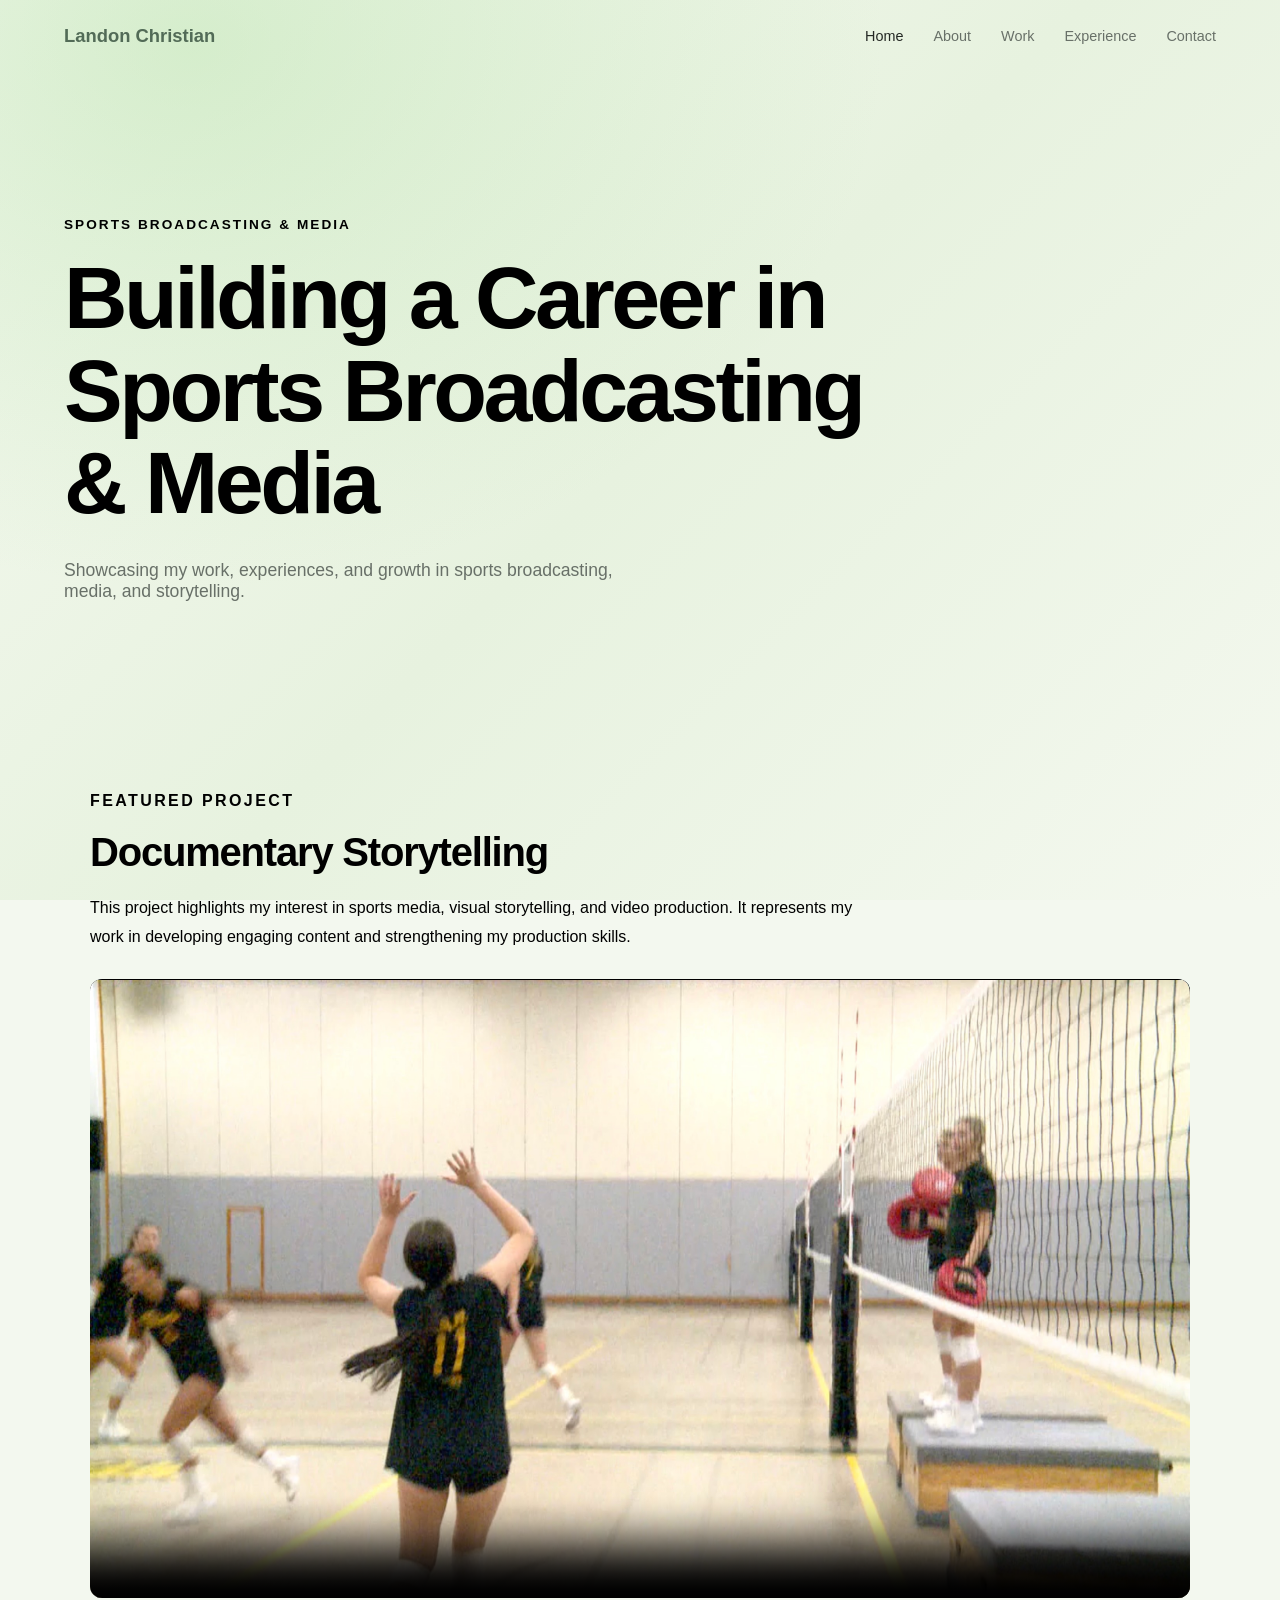
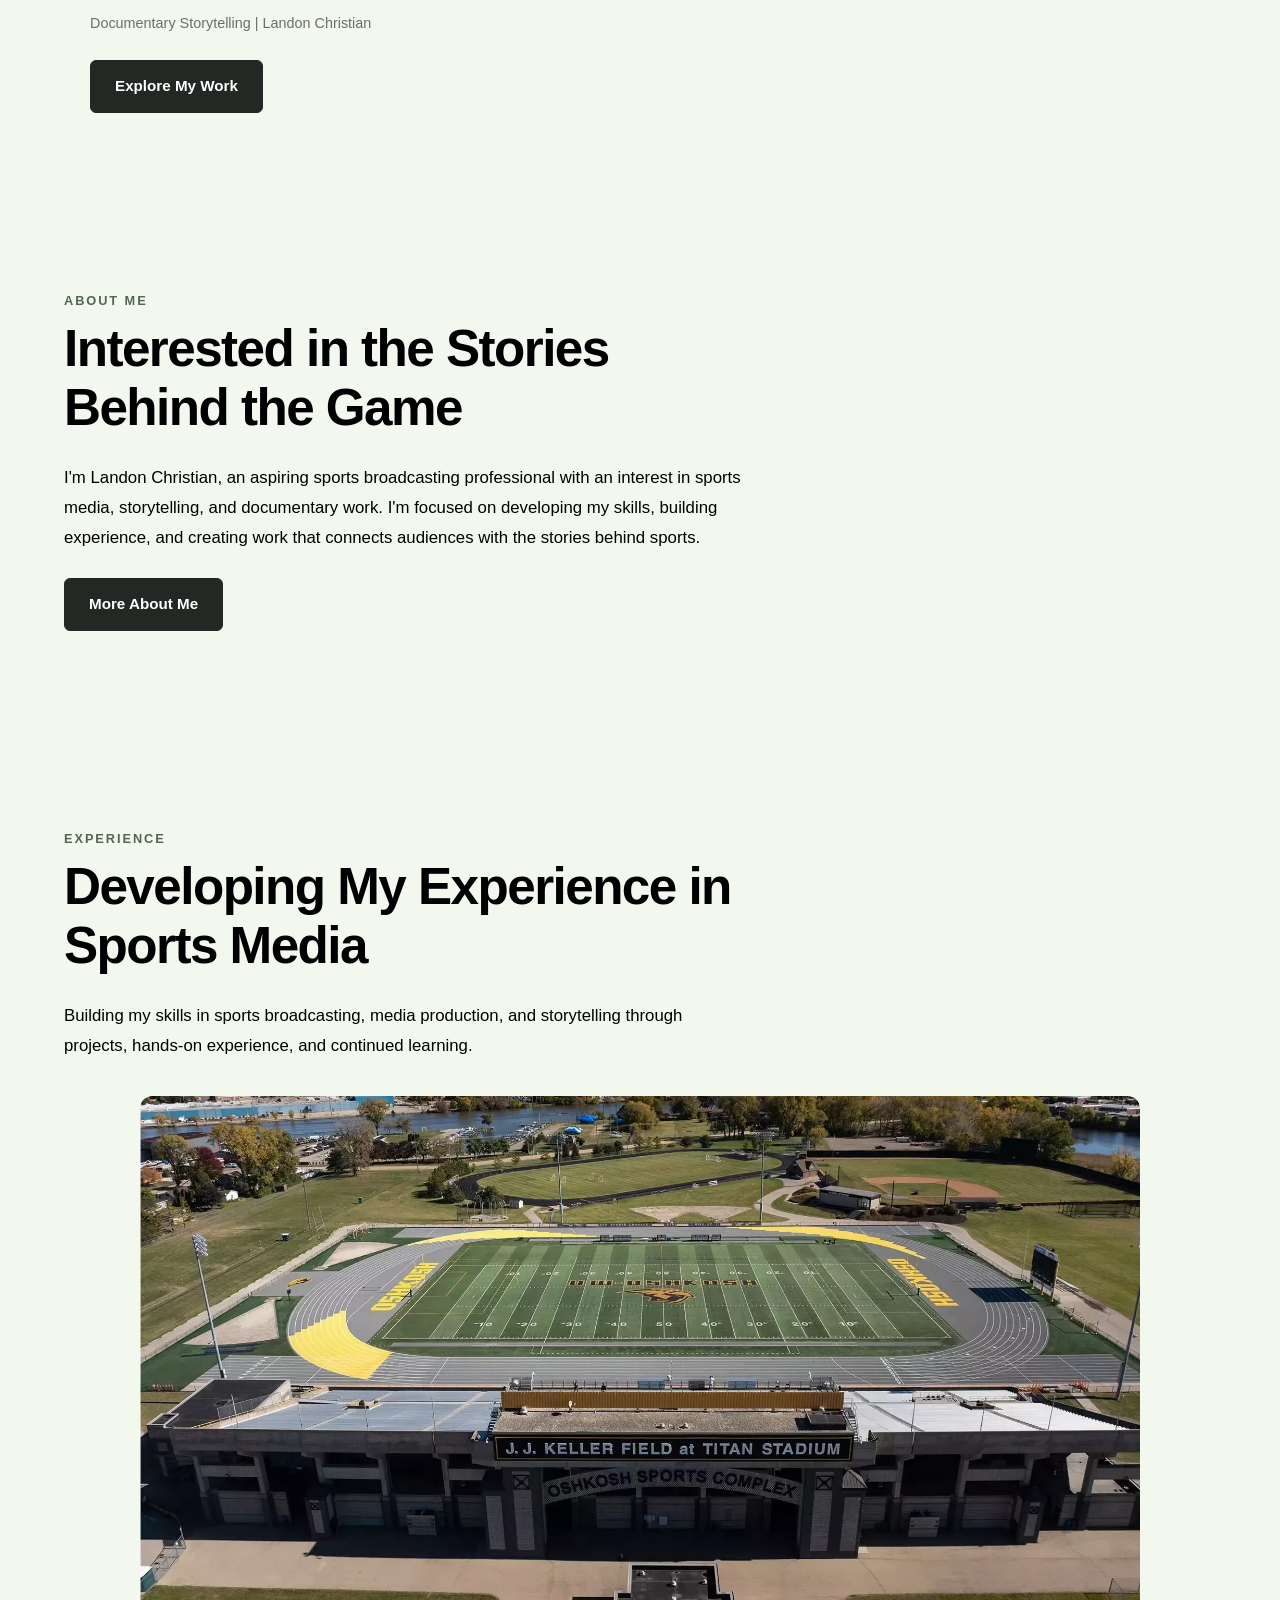
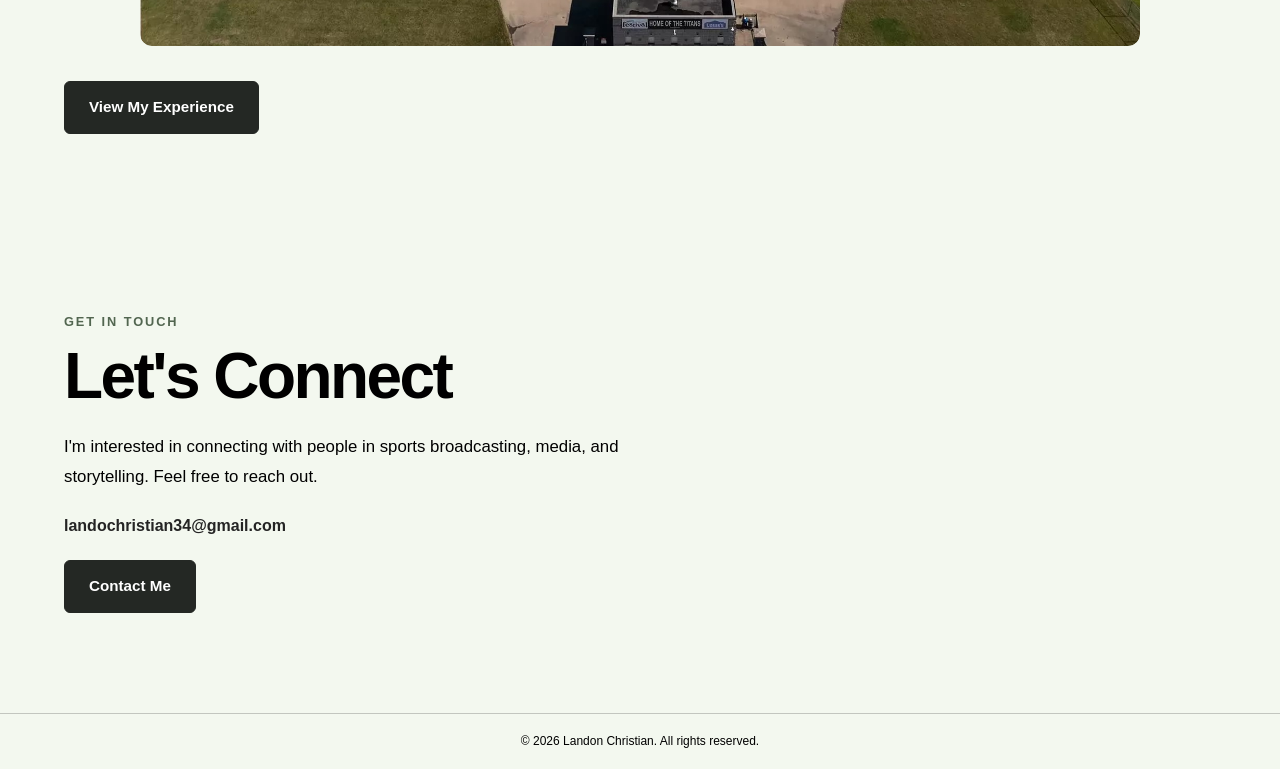
==== commit d9d18dde: "Change video preload attribute to 'none'" ====
--- a/index.html
+++ b/index.html
@@ -105,8 +105,9 @@
 					<video
 						class="featured-video-player"
 						controls
-						preload="metadata"
+						preload="none"
 						playsinline
+						onended="this.load()"
 						poster="images/documentary-thumbnail.jpg">
 
 						<source
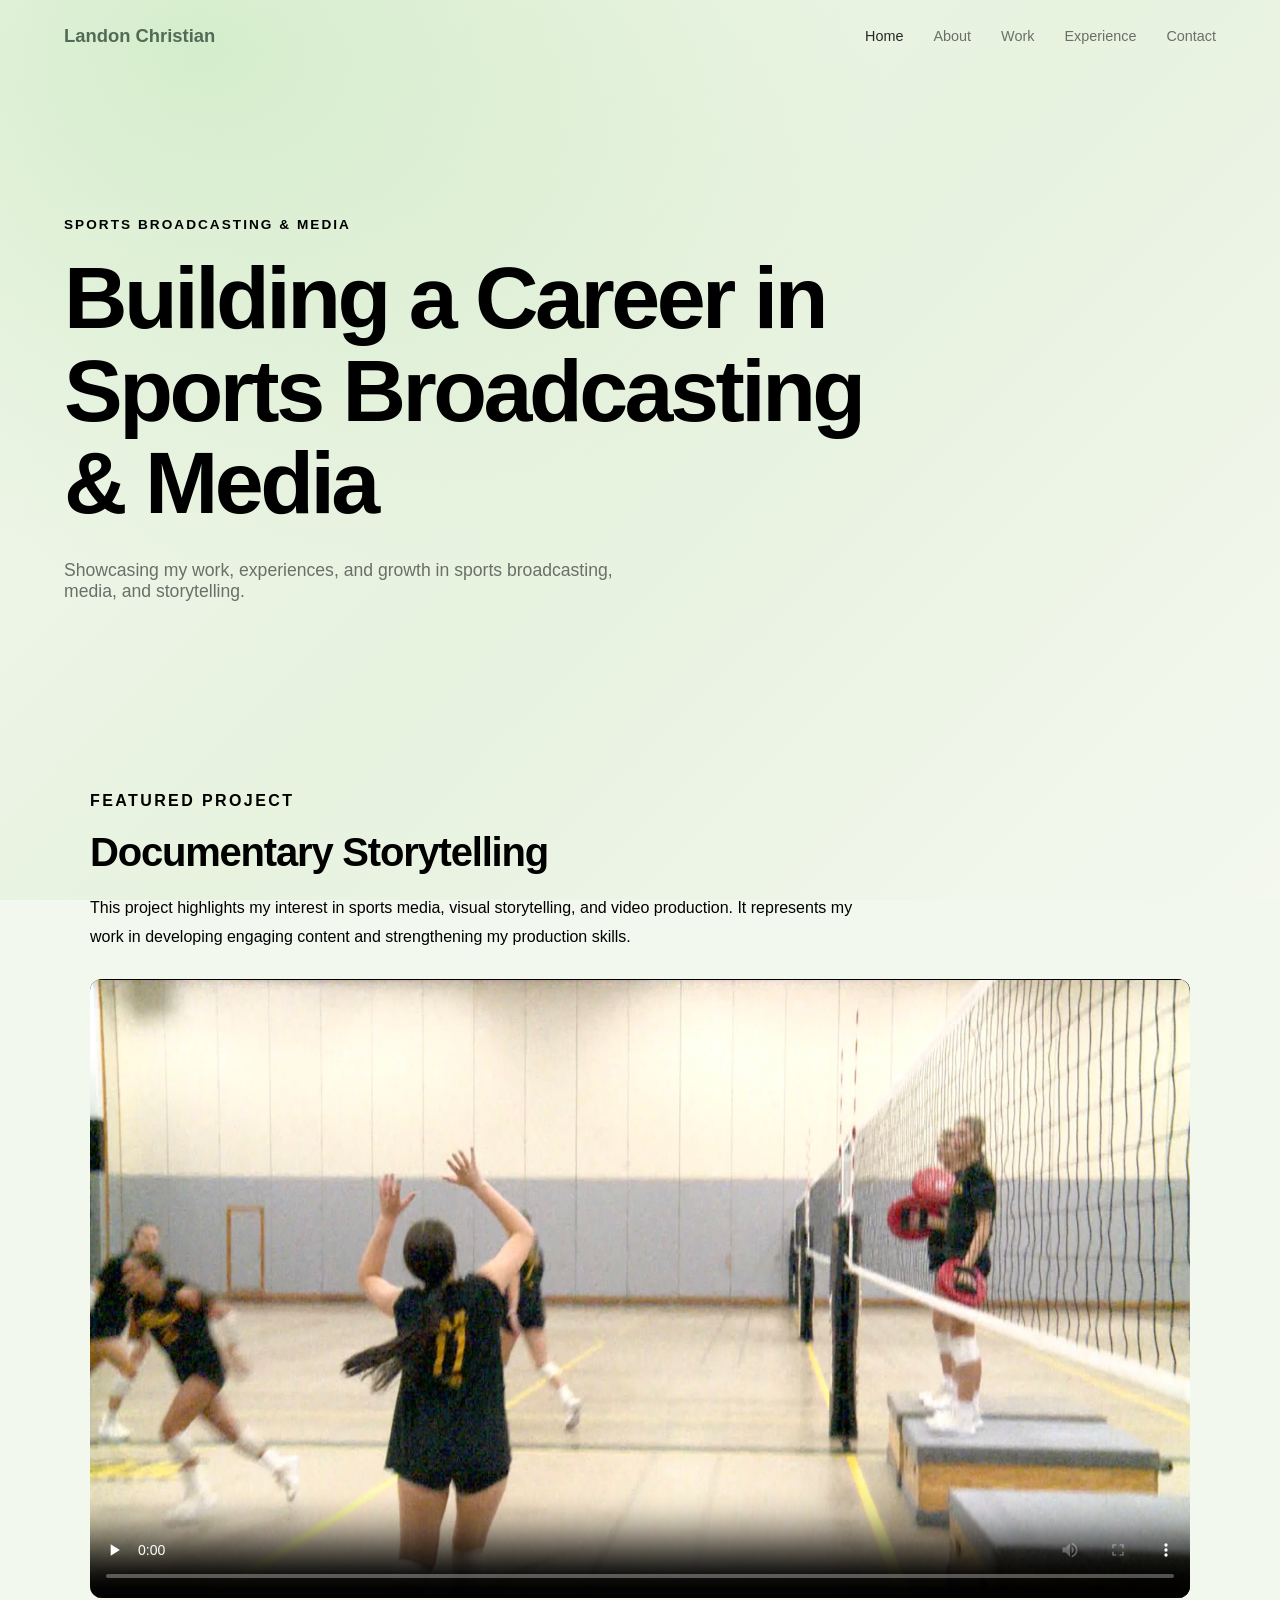
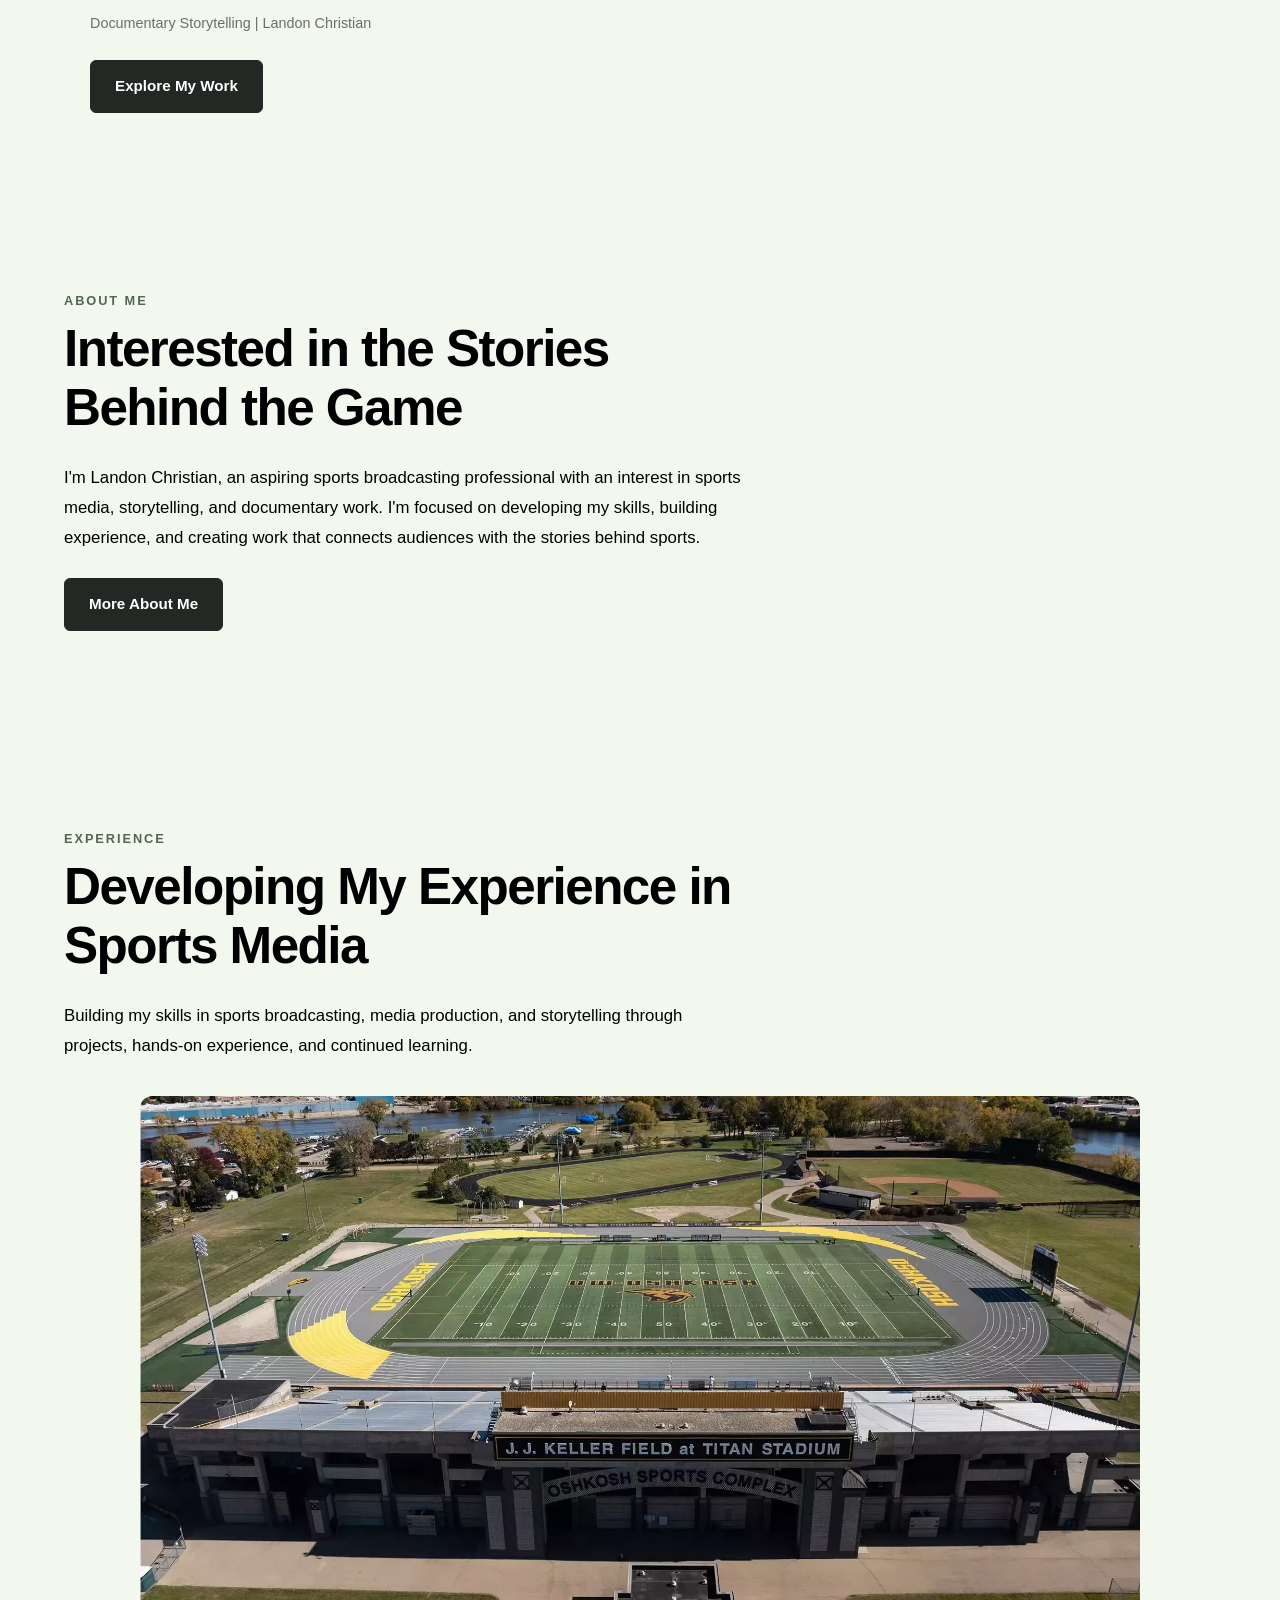
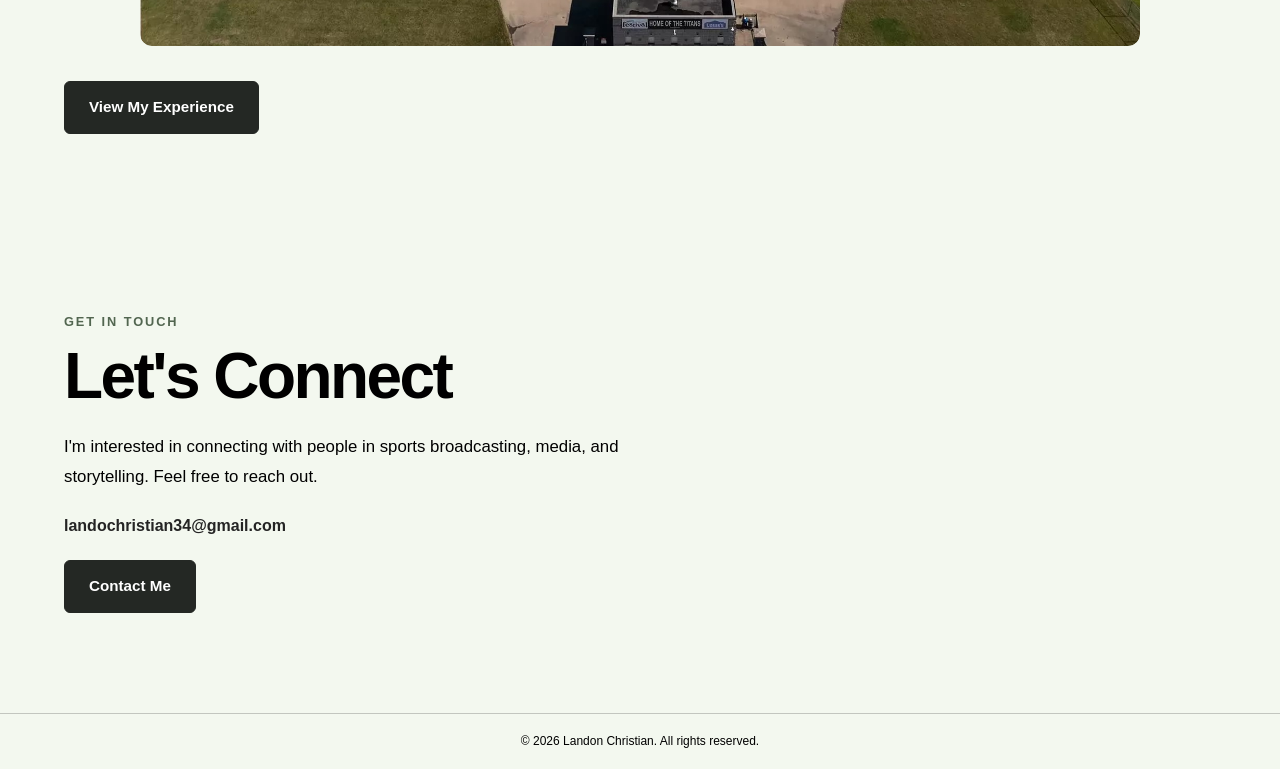
==== commit 066594c0: "Update video source URL in index.html" ====
--- a/index.html
+++ b/index.html
@@ -111,7 +111,7 @@
 						poster="images/documentary-thumbnail.jpg">
 
 						<source
-							src="https://archive.org/download/341-film-final-final-cut/documentary-preview.mp4"
+							src="https://archive.org/download/341-film-final-final-cut/documentary-preview.ia.mp4"
 							type="video/mp4">
 
 						Your browser does not support HTML video.
